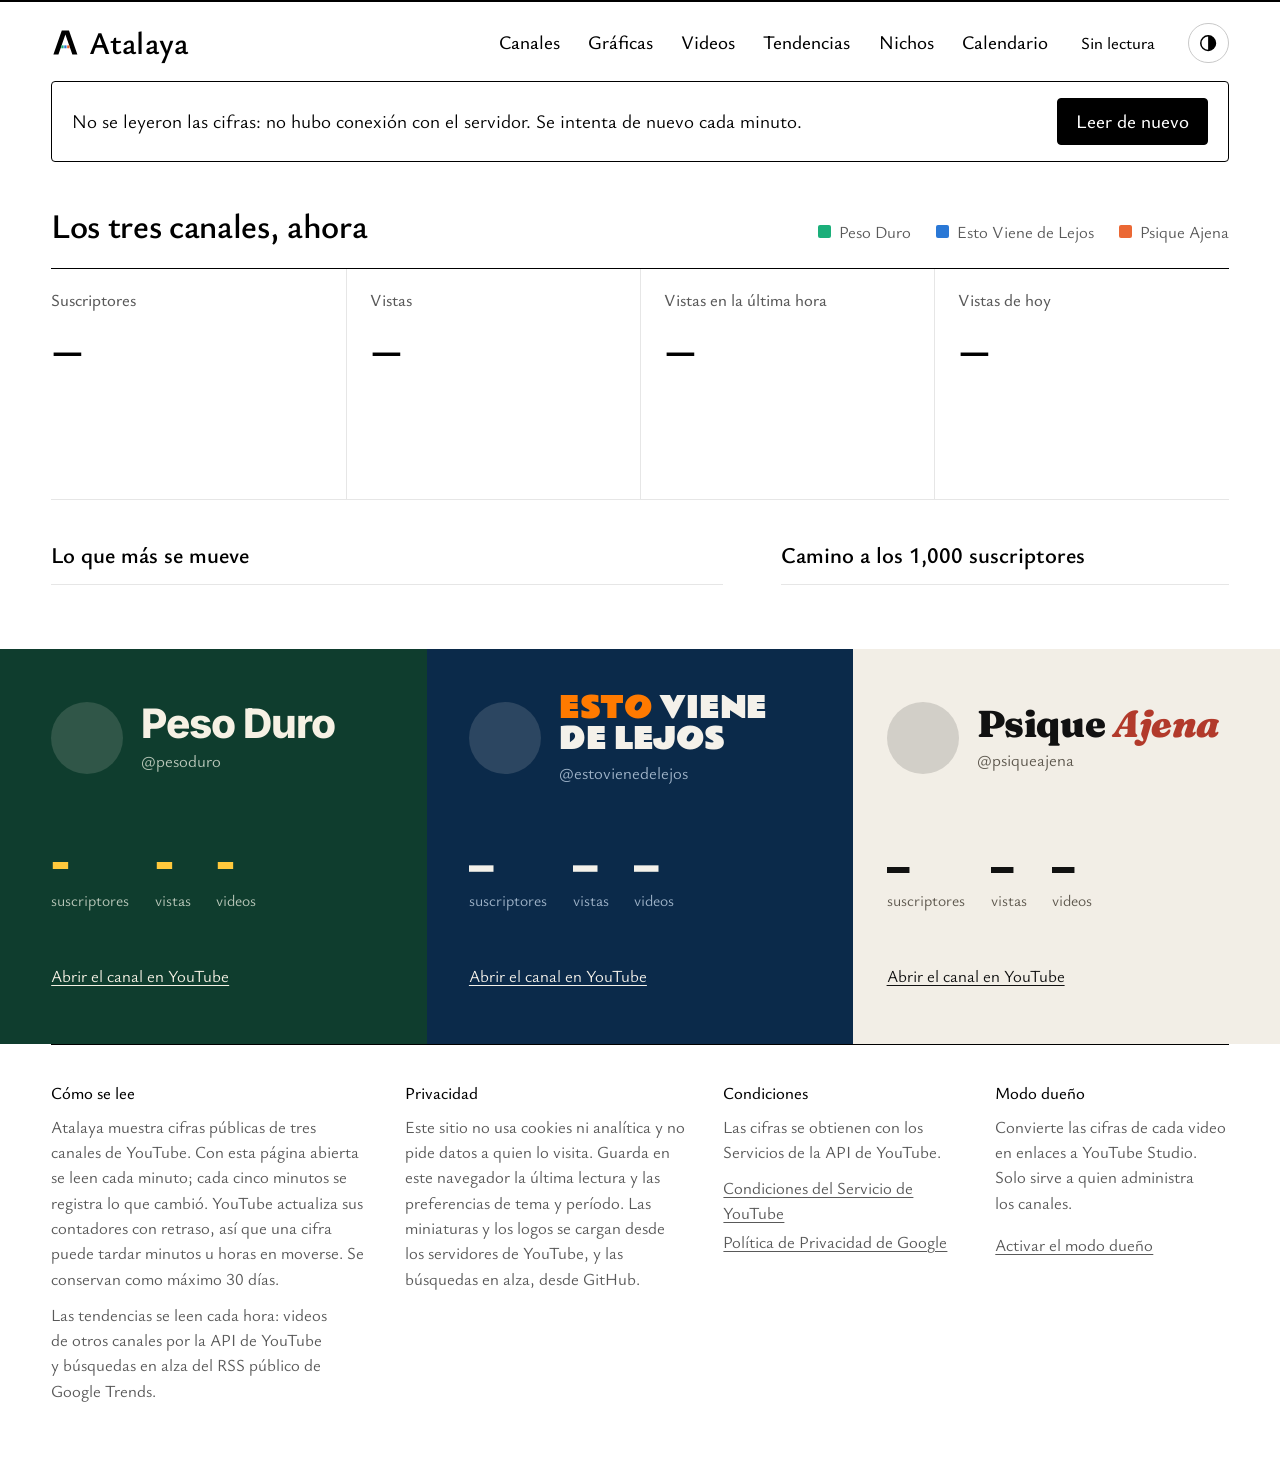
==== index.html @ 2bf690c6 "Tendencias: el umbral de 1.6 veces se aplica a la cifra que se muestra Un video con 1.557 veces la m" ====
<!doctype html>
<html lang="es">
<head>
<meta charset="utf-8">
<meta name="viewport" content="width=device-width, initial-scale=1">
<title>Atalaya</title>
<meta name="description" content="Cifras públicas de Peso Duro, Esto Viene de Lejos y Psique Ajena, leídas de YouTube cada minuto.">
<meta name="robots" content="noindex">
<meta name="referrer" content="no-referrer">
<meta http-equiv="Content-Security-Policy" content="default-src 'none'; script-src 'self'; style-src 'self'; font-src 'self'; img-src 'self' https://i.ytimg.com https://yt3.ggpht.com https://yt3.googleusercontent.com; connect-src https://script.google.com https://script.googleusercontent.com https://raw.githubusercontent.com; manifest-src 'self'; base-uri 'none'; form-action 'none'">
<meta name="color-scheme" content="light dark">
<meta name="theme-color" content="#ffffff" media="(prefers-color-scheme: light)">
<meta name="theme-color" content="#000000" media="(prefers-color-scheme: dark)">
<meta property="og:type" content="website">
<meta property="og:title" content="Atalaya">
<meta property="og:description" content="Peso Duro, Esto Viene de Lejos y Psique Ajena: suscriptores, vistas y videos, leídos de YouTube cada minuto.">
<meta property="og:image" content="https://tres-canales.github.io/atalaya/iconos/portada.png">
<meta property="og:image:width" content="1200">
<meta property="og:image:height" content="630">
<meta name="twitter:card" content="summary_large_image">
<link rel="icon" href="iconos/favicon.svg" type="image/svg+xml">
<link rel="icon" href="iconos/icono-32.png" sizes="32x32" type="image/png">
<link rel="apple-touch-icon" href="iconos/icono-180.png">
<link rel="manifest" href="manifest.webmanifest">
<link rel="preload" href="fuentes/ysabeau-office-500.woff2" as="font" type="font/woff2" crossorigin>
<link rel="preload" href="fuentes/ysabeau-office-400.woff2" as="font" type="font/woff2" crossorigin>
<link rel="preconnect" href="https://script.google.com">
<link rel="preconnect" href="https://i.ytimg.com">
<link rel="stylesheet" href="estilo.css?v=9">
<script src="tema.js?v=9"></script>
</head>
<body>
<a class="salto" href="#contenido">Ir al contenido</a>
<div class="pulso" aria-hidden="true"><span id="pulso"></span></div>

<header class="cabecera">
  <a class="marca" href="./">
    <svg viewBox="0 0 24 24" aria-hidden="true" focusable="false">
      <path fill="currentColor" d="M2 22 9 2h6l7 20h-4.2L12 5.5 6.2 22z"/>
      <rect x="8.6" y="14.5" width="1.9" height="2.4" fill="#1baf7a"/>
      <rect x="11.05" y="14.5" width="1.9" height="2.4" fill="#2a78d6"/>
      <rect x="13.5" y="14.5" width="1.9" height="2.4" fill="#eb6834"/>
    </svg>
    Atalaya
  </a>
  <nav class="secciones" aria-label="Secciones">
    <a href="#canales">Canales</a>
    <a href="#vistas">Gráficas</a>
    <a href="#videos">Videos</a>
    <a href="#tendencias">Tendencias</a>
    <a href="#nichos">Nichos</a>
    <a href="#calendario">Calendario</a>
  </nav>
  <p class="estado"><span id="estado">Cargando cifras…</span> <span class="estado-nota">Se lee de nuevo cada minuto.</span></p>
  <button class="boton-tema" id="tema" type="button">
    <svg viewBox="0 0 20 20" aria-hidden="true" focusable="false"><circle cx="10" cy="10" r="7.25" fill="none" stroke="currentColor" stroke-width="1.5"/><path fill="currentColor" d="M10 2.75a7.25 7.25 0 0 1 0 14.5z"/></svg>
    <span class="oculto" id="tema-texto">Usar tema oscuro</span>
  </button>
</header>

<div class="aviso" id="aviso" role="alert" hidden>
  <p id="aviso-texto"></p>
  <button class="boton" id="aviso-boton" type="button">Leer de nuevo</button>
</div>

<main id="contenido">
  <section class="ahora" id="ahora" aria-labelledby="ahora-titulo">
    <div class="ahora-cab">
      <h1 class="ahora-titulo" id="ahora-titulo">Los tres canales, ahora</h1>
      <ul class="leyenda" id="ahora-leyenda" aria-label="Color de cada canal">
        <li data-serie="pd"><span class="clave"></span>Peso Duro</li>
        <li data-serie="evl"><span class="clave"></span>Esto Viene de Lejos</li>
        <li data-serie="pa"><span class="clave"></span>Psique Ajena</li>
      </ul>
    </div>

    <div class="cifras">
      <article class="cifra" id="cifra-subs">
        <h2 class="cifra-rotulo">Suscriptores</h2>
        <p class="cifra-valor"><a href="#suscriptores" data-campo="valor">–</a></p>
        <p class="cifra-delta" data-campo="delta"></p>
        <div class="cifra-traza" data-campo="traza" aria-hidden="true"></div>
        <p class="cifra-pie" data-campo="pie"></p>
        <div class="reparto" data-campo="reparto" role="img"></div>
      </article>
      <article class="cifra" id="cifra-vistas">
        <h2 class="cifra-rotulo">Vistas</h2>
        <p class="cifra-valor"><a href="#vistas" data-campo="valor">–</a></p>
        <p class="cifra-delta" data-campo="delta"></p>
        <div class="cifra-traza" data-campo="traza" aria-hidden="true"></div>
        <p class="cifra-pie" data-campo="pie"></p>
        <div class="reparto" data-campo="reparto" role="img"></div>
      </article>
      <article class="cifra" id="cifra-hora">
        <h2 class="cifra-rotulo">Vistas en la última hora</h2>
        <p class="cifra-valor"><a href="#mueve" data-campo="valor">–</a></p>
        <p class="cifra-delta" data-campo="delta"></p>
        <div class="cifra-traza" data-campo="traza" aria-hidden="true"></div>
        <p class="cifra-pie" data-campo="pie"></p>
        <div class="reparto" data-campo="reparto" role="img"></div>
      </article>
      <article class="cifra" id="cifra-hoy">
        <h2 class="cifra-rotulo">Vistas de hoy</h2>
        <p class="cifra-valor"><a href="#vistas" data-campo="valor">–</a></p>
        <p class="cifra-delta" data-campo="delta"></p>
        <div class="cifra-traza" data-campo="traza" aria-hidden="true"></div>
        <p class="cifra-pie" data-campo="pie"></p>
        <div class="reparto" data-campo="reparto" role="img"></div>
      </article>
    </div>

    <div class="ahora-bajo">
      <section class="mueve" id="mueve" aria-labelledby="mueve-titulo">
        <h2 class="rotulo" id="mueve-titulo">Lo que más se mueve</h2>
        <p class="grafica-nota" id="mueve-nota"></p>
        <ol class="mueve-lista" id="mueve-lista"></ol>
      </section>
      <section class="meta" id="meta" aria-labelledby="meta-titulo">
        <h2 class="rotulo" id="meta-titulo">Camino a los 1,000 suscriptores</h2>
        <p class="grafica-nota" id="meta-nota"></p>
        <ul class="meta-lista" id="meta-lista"></ul>
        <div class="senales" id="senales" hidden>
          <h2 class="rotulo">Señales</h2>
          <ul id="senales-lista"></ul>
        </div>
      </section>
    </div>
  </section>

  <section class="triptico" id="canales" aria-label="Canales">
    <article class="canal canal-pd" data-canal="UC4wVH_TILBbXgOyWX1ySK5Q">
      <header class="canal-cab">
        <a class="canal-logo" data-campo="canal" href="https://www.youtube.com/@pesoduro" target="_blank" rel="noopener noreferrer" tabindex="-1" aria-hidden="true"><img data-campo="logo" alt="" width="64" height="64" referrerpolicy="no-referrer" hidden></a>
        <div>
          <h2 class="canal-nombre"><a data-campo="canal" href="https://www.youtube.com/@pesoduro" target="_blank" rel="noopener noreferrer">Peso Duro</a></h2>
          <p class="canal-usuario" data-campo="usuario">@pesoduro</p>
        </div>
      </header>
      <p class="canal-desc" data-campo="descripcion"></p>
      <dl class="canal-cifras">
        <div><dt>suscriptores</dt><dd><a href="#suscriptores" data-campo="subs">–</a></dd></div>
        <div><dt>vistas</dt><dd><a href="#vistas" data-campo="vistas">–</a></dd></div>
        <div><dt>videos</dt><dd><a href="#videos" data-campo="videos" data-filtro="0">–</a></dd></div>
      </dl>
      <p class="canal-mov" data-campo="movimiento"></p>
      <div class="canal-ultimo" data-campo="ultimo"></div>
      <p class="canal-enlaces">
        <a data-campo="canal" href="https://www.youtube.com/@pesoduro" target="_blank" rel="noopener noreferrer">Abrir el canal en YouTube</a>
        <a class="solo-dueno" data-campo="studio" href="https://studio.youtube.com/channel/UC4wVH_TILBbXgOyWX1ySK5Q" target="_blank" rel="noopener noreferrer">Abrir YouTube Studio</a>
        <a class="solo-dueno" data-campo="comentarios" href="https://studio.youtube.com/channel/UC4wVH_TILBbXgOyWX1ySK5Q/comments/inbox" target="_blank" rel="noopener noreferrer">Ver comentarios</a>
      </p>
    </article>

    <article class="canal canal-evl" data-canal="UCO988qGZH9ApN8vCq91aenQ">
      <header class="canal-cab">
        <a class="canal-logo" data-campo="canal" href="https://www.youtube.com/@estovienedelejos" target="_blank" rel="noopener noreferrer" tabindex="-1" aria-hidden="true"><img data-campo="logo" alt="" width="64" height="64" referrerpolicy="no-referrer" hidden></a>
        <div>
          <h2 class="canal-nombre"><a data-campo="canal" href="https://www.youtube.com/@estovienedelejos" target="_blank" rel="noopener noreferrer"><span class="renglon"><span class="acento">Esto</span> Viene</span> <span class="renglon">de Lejos</span></a></h2>
          <p class="canal-usuario" data-campo="usuario">@estovienedelejos</p>
        </div>
      </header>
      <p class="canal-desc" data-campo="descripcion"></p>
      <dl class="canal-cifras">
        <div><dt>suscriptores</dt><dd><a href="#suscriptores" data-campo="subs">–</a></dd></div>
        <div><dt>vistas</dt><dd><a href="#vistas" data-campo="vistas">–</a></dd></div>
        <div><dt>videos</dt><dd><a href="#videos" data-campo="videos" data-filtro="1">–</a></dd></div>
      </dl>
      <p class="canal-mov" data-campo="movimiento"></p>
      <div class="canal-ultimo" data-campo="ultimo"></div>
      <p class="canal-enlaces">
        <a data-campo="canal" href="https://www.youtube.com/@estovienedelejos" target="_blank" rel="noopener noreferrer">Abrir el canal en YouTube</a>
        <a class="solo-dueno" data-campo="studio" href="https://studio.youtube.com/channel/UCO988qGZH9ApN8vCq91aenQ" target="_blank" rel="noopener noreferrer">Abrir YouTube Studio</a>
        <a class="solo-dueno" data-campo="comentarios" href="https://studio.youtube.com/channel/UCO988qGZH9ApN8vCq91aenQ/comments/inbox" target="_blank" rel="noopener noreferrer">Ver comentarios</a>
      </p>
    </article>

    <article class="canal canal-pa" data-canal="UCBBsfQy7mpbIWgSIsLwQVLw">
      <header class="canal-cab">
        <a class="canal-logo" data-campo="canal" href="https://www.youtube.com/@psiqueajena" target="_blank" rel="noopener noreferrer" tabindex="-1" aria-hidden="true"><img data-campo="logo" alt="" width="64" height="64" referrerpolicy="no-referrer" hidden></a>
        <div>
          <h2 class="canal-nombre"><a data-campo="canal" href="https://www.youtube.com/@psiqueajena" target="_blank" rel="noopener noreferrer">Psique <em>Ajena</em></a></h2>
          <p class="canal-usuario" data-campo="usuario">@psiqueajena</p>
        </div>
      </header>
      <p class="canal-desc" data-campo="descripcion"></p>
      <dl class="canal-cifras">
        <div><dt>suscriptores</dt><dd><a href="#suscriptores" data-campo="subs">–</a></dd></div>
        <div><dt>vistas</dt><dd><a href="#vistas" data-campo="vistas">–</a></dd></div>
        <div><dt>videos</dt><dd><a href="#videos" data-campo="videos" data-filtro="2">–</a></dd></div>
      </dl>
      <p class="canal-mov" data-campo="movimiento"></p>
      <div class="canal-ultimo" data-campo="ultimo"></div>
      <p class="canal-enlaces">
        <a data-campo="canal" href="https://www.youtube.com/@psiqueajena" target="_blank" rel="noopener noreferrer">Abrir el canal en YouTube</a>
        <a class="solo-dueno" data-campo="studio" href="https://studio.youtube.com/channel/UCBBsfQy7mpbIWgSIsLwQVLw" target="_blank" rel="noopener noreferrer">Abrir YouTube Studio</a>
        <a class="solo-dueno" data-campo="comentarios" href="https://studio.youtube.com/channel/UCBBsfQy7mpbIWgSIsLwQVLw/comments/inbox" target="_blank" rel="noopener noreferrer">Ver comentarios</a>
      </p>
    </article>
  </section>

  <div class="datos" id="datos" hidden>
  <div class="periodo-barra">
    <fieldset class="periodo" id="periodo">
      <legend>Período</legend>
      <div class="segmentos">
        <label><input type="radio" name="periodo" value="24h" checked><span>24 horas</span></label>
        <label><input type="radio" name="periodo" value="7d"><span>7 días</span></label>
        <label><input type="radio" name="periodo" value="30d"><span>30 días</span></label>
      </div>
    </fieldset>
  </div>

  <div class="tablero">
    <p class="periodo-nota" id="periodo-nota"></p>

    <div class="graficas">
      <section class="grafica" id="vistas" aria-labelledby="vistas-titulo">
        <div class="grafica-cab">
          <h2 id="vistas-titulo">Vistas ganadas</h2>
          <button class="boton-texto" id="vistas-tabla-boton" type="button">Ver como tabla</button>
        </div>
        <p class="grafica-nota" id="vistas-nota"></p>
        <ul class="leyenda" id="vistas-leyenda"></ul>
        <div class="lienzo" id="vistas-lienzo"></div>
        <div class="tabla-datos" id="vistas-tabla" hidden></div>
      </section>

      <section class="grafica" id="suscriptores" aria-labelledby="subs-titulo">
        <div class="grafica-cab">
          <h2 id="subs-titulo">Suscriptores</h2>
          <button class="boton-texto" id="subs-tabla-boton" type="button">Ver como tabla</button>
        </div>
        <p class="grafica-nota" id="subs-nota"></p>
        <ul class="leyenda" id="subs-leyenda"></ul>
        <div class="lienzo" id="subs-lienzo"></div>
        <div class="tabla-datos" id="subs-tabla" hidden></div>
      </section>
    </div>
  </div>

  <section class="videos" id="videos" aria-labelledby="videos-titulo">
    <div class="videos-cab">
      <div>
        <h2 id="videos-titulo">Videos</h2>
        <p class="grafica-nota" id="videos-nota"></p>
      </div>
      <div class="filtros">
        <fieldset class="filtro">
          <legend>Canal</legend>
          <div class="segmentos" id="filtro-canal">
            <label><input type="radio" name="canal" value="" checked><span>Todos</span></label>
            <label><input type="radio" name="canal" value="0"><span>Peso Duro</span></label>
            <label><input type="radio" name="canal" value="1"><span>Esto Viene de Lejos</span></label>
            <label><input type="radio" name="canal" value="2"><span>Psique Ajena</span></label>
          </div>
        </fieldset>
        <fieldset class="filtro">
          <legend>Tipo</legend>
          <div class="segmentos" id="filtro-tipo">
            <label><input type="radio" name="tipo" value="" checked><span>Todos</span></label>
            <label><input type="radio" name="tipo" value="largo"><span>Largos</span></label>
            <label><input type="radio" name="tipo" value="short"><span>Shorts</span></label>
          </div>
        </fieldset>
        <label class="orden-movil">Ordenar por
          <select id="orden-movil">
            <option value="periodo" id="orden-periodo">Más vistas en 24 horas</option>
            <option value="publicado">Más recientes</option>
            <option value="vistas">Más vistas</option>
            <option value="likes">Más «me gusta»</option>
            <option value="coms">Más comentarios</option>
          </select>
        </label>
      </div>
    </div>
    <div class="tabla-marco">
      <table class="tabla" id="tabla-videos">
        <thead>
          <tr>
            <th scope="col" data-campo="titulo"><button class="orden" type="button">Video</button></th>
            <th scope="col" class="solo-ancho" data-campo="canal"><button class="orden" type="button">Canal</button></th>
            <th scope="col" class="solo-ancho" data-campo="publicado"><button class="orden" type="button">Publicado</button></th>
            <th scope="col" class="num" data-campo="vistas"><button class="orden" type="button">Vistas</button></th>
            <th scope="col" class="num" data-campo="periodo" aria-sort="descending"><button class="orden" type="button" id="col-periodo">En 24 horas</button></th>
            <th scope="col" class="num" data-campo="likes"><button class="orden" type="button">Me gusta</button></th>
            <th scope="col" class="num" data-campo="coms"><button class="orden" type="button">Comentarios</button></th>
          </tr>
        </thead>
        <tbody id="videos-cuerpo"></tbody>
      </table>
    </div>
    <p class="vacio" id="videos-vacio" hidden><span id="videos-vacio-texto">Sin videos con ese filtro.</span> <button class="boton-texto" id="quitar-filtros" type="button">Quitar los filtros</button></p>
    <p class="volver"><a href="#contenido">Volver arriba</a></p>
  </section>

  </div>

  <div class="radar" id="radar" hidden>
  <section class="tendencias" id="tendencias" aria-labelledby="tend-titulo">
    <div class="videos-cab">
      <div>
        <h2 id="tend-titulo">Tendencias</h2>
        <p class="grafica-nota" id="tend-nota"></p>
      </div>
      <div class="filtros">
        <fieldset class="filtro">
          <legend class="oculto">Lista</legend>
          <div class="segmentos" id="tend-lista">
            <label><input type="radio" name="tend" value="ref" checked><span>Canales de referencia</span></label>
            <label><input type="radio" name="tend" value="yt"><span>YouTube</span></label>
            <label><input type="radio" name="tend" value="google"><span>Google</span></label>
            <label><input type="radio" name="tend" value="oficial"><span>Lista oficial</span></label>
          </div>
        </fieldset>
      </div>
    </div>
    <div class="tend-barra" id="tend-barra"></div>
    <div class="tend-cuerpo" id="tend-cuerpo"></div>
    <p class="volver"><a href="#contenido">Volver arriba</a></p>
  </section>

  <section class="nichos" id="nichos" aria-labelledby="nichos-titulo" hidden>
    <h2 id="nichos-titulo">Nichos</h2>
    <p class="grafica-nota" id="nichos-nota"></p>
    <div class="nichos-grupos" id="nichos-grupos"></div>
    <p class="volver"><a href="#contenido">Volver arriba</a></p>
  </section>

  <section class="calendario" id="calendario" aria-labelledby="cal-titulo">
    <h2 id="cal-titulo">Calendario</h2>
    <p class="grafica-nota" id="cal-nota"></p>
    <ol class="cal-lista" id="cal-lista"></ol>
    <p class="volver"><a href="#contenido">Volver arriba</a></p>
  </section>
  </div>
</main>

<footer class="pie">
  <section>
    <h2>Cómo se lee</h2>
    <p>Atalaya muestra cifras públicas de tres canales de YouTube. Con esta página abierta se leen cada minuto; cada cinco minutos se registra lo que cambió. YouTube actualiza sus contadores con retraso, así que una cifra puede tardar minutos u horas en moverse. Se conservan como máximo 30 días.</p>
    <p>Las tendencias se leen cada hora: videos de otros canales por la API de YouTube y búsquedas en alza del RSS público de Google Trends.</p>
  </section>
  <section>
    <h2>Privacidad</h2>
    <p>Este sitio no usa cookies ni analítica y no pide datos a quien lo visita. Guarda en este navegador la última lectura y las preferencias de tema y período. Las miniaturas y los logos se cargan desde los servidores de YouTube, y las búsquedas en alza, desde GitHub.</p>
  </section>
  <section>
    <h2>Condiciones</h2>
    <p>Las cifras se obtienen con los Servicios de la API de YouTube.</p>
    <ul>
      <li><a href="https://www.youtube.com/t/terms" target="_blank" rel="noopener noreferrer">Condiciones del Servicio de YouTube</a></li>
      <li><a href="https://policies.google.com/privacy" target="_blank" rel="noopener noreferrer">Política de Privacidad de Google</a></li>
    </ul>
  </section>
  <section>
    <h2>Modo dueño</h2>
    <p>Convierte las cifras de cada video en enlaces a YouTube Studio. Solo sirve a quien administra los canales.</p>
    <p><button class="boton-texto" id="dueno-boton" type="button">Activar el modo dueño</button></p>
  </section>
</footer>

<noscript><p class="sin-js">Este sitio necesita JavaScript para leer las cifras de YouTube.</p></noscript>
<script src="atalaya.js?v=9" defer></script>
</body>
</html>
---- estilo.css ----
/* Fuentes: subconjunto «latin» sin modificar. Licencias en fuentes/LICENCIAS.txt.
   El marco usa una sola familia, Ysabeau Office. No trae «tnum» porque sus diez
   cifras ya tienen el mismo ancho por defecto: las columnas alinean sin pedirlo. */
@font-face { font-family: "Ysabeau Office"; font-weight: 400; font-display: swap; src: url("fuentes/ysabeau-office-400.woff2") format("woff2"); }
@font-face { font-family: "Ysabeau Office"; font-weight: 500; font-display: swap; src: url("fuentes/ysabeau-office-500.woff2") format("woff2"); }
@font-face { font-family: "Ysabeau Office"; font-weight: 600; font-display: swap; src: url("fuentes/ysabeau-office-600.woff2") format("woff2"); }
/* Las que siguen solo se usan en el bloque de su canal. */
@font-face { font-family: "Inter"; font-weight: 800; font-display: swap; src: url("fuentes/inter-800.woff2") format("woff2"); }
@font-face { font-family: "Anton"; font-weight: 400; font-display: swap; src: url("fuentes/anton-400.woff2") format("woff2"); }
@font-face { font-family: "Rammetto One"; font-weight: 400; font-display: swap; src: url("fuentes/rammetto-one-400.woff2") format("woff2"); }
@font-face { font-family: "Fraunces"; font-weight: 900; font-style: normal; font-display: swap; src: url("fuentes/fraunces-900.woff2") format("woff2"); }
@font-face { font-family: "Fraunces"; font-weight: 900; font-style: italic; font-display: swap; src: url("fuentes/fraunces-900-cursiva.woff2") format("woff2"); }
@font-face { font-family: "Archivo Black"; font-weight: 400; font-display: swap; src: url("fuentes/archivo-black-400.woff2") format("woff2"); }

/* El marco es blanco o negro con una escala de grises. El color pertenece a
   los canales: sus bloques y sus series en las gráficas. */
:root {
  color-scheme: light;
  --fondo: #ffffff;
  --tinta: #000000;
  --tinta-2: #595959;
  --tinta-3: #767676;
  --linea: #e6e6e6;
  --linea-2: #c9c9c9;
  --superficie: #f4f4f4;
  /* Series validadas para daltonismo sobre blanco (validate_palette, todas las parejas). */
  --serie-pd: #1baf7a;
  --serie-evl: #2a78d6;
  --serie-pa: #eb6834;
  /* En pantallas muy anchas el margen crece para que el contenido no pase de 96rem. */
  --margen: max(clamp(1.25rem, 4vw, 3.5rem), calc((100vw - 96rem) / 2));
  --fuente: "Ysabeau Office", "Gill Sans", Candara, "Segoe UI", system-ui, sans-serif;
  /* Solo queda como respaldo de Anton en las cifras de Peso Duro. */
  --estrecha: "Arial Narrow", "Ysabeau Office", system-ui, sans-serif;
}
@media (prefers-color-scheme: dark) {
  :root:where(:not([data-tema="claro"])) {
    color-scheme: dark;
    --fondo: #000000;
    --tinta: #ffffff;
    --tinta-2: #b0b0b0;
    --tinta-3: #808080;
    --linea: #242424;
    --linea-2: #404040;
    --superficie: #141414;
    --serie-pd: #199e70;
    --serie-evl: #3987e5;
    --serie-pa: #d95926;
  }
}
:root[data-tema="oscuro"] {
  color-scheme: dark;
  --fondo: #000000;
  --tinta: #ffffff;
  --tinta-2: #b0b0b0;
  --tinta-3: #808080;
  --linea: #242424;
  --linea-2: #404040;
  --superficie: #141414;
  --serie-pd: #199e70;
  --serie-evl: #3987e5;
  --serie-pa: #d95926;
}

*, *::before, *::after { box-sizing: border-box; }
/* Ysabeau Office tiene la x baja (0.414 em): toda la escala sube un 12.5 % para
   que el texto se lea al tamaño que tenía. */
html { font-size: 112.5%; -webkit-text-size-adjust: 100%; text-size-adjust: 100%; scroll-behavior: smooth; }
body {
  margin: 0;
  background: var(--fondo);
  color: var(--tinta);
  font: 400 1.0625rem/1.5 var(--fuente);
  /* Solo se cargan los pesos 400, 500 y 600: sin esto el navegador fabrica una negrita falsa. */
  font-synthesis: none;
  -webkit-font-smoothing: antialiased;
}
a { color: inherit; text-underline-offset: 0.18em; text-decoration-thickness: 1px; }
a:hover { text-decoration-thickness: 2px; }
:focus-visible { outline: 2px solid currentColor; outline-offset: 3px; border-radius: 2px; }
button, select, input { font: inherit; color: inherit; }
img { max-width: 100%; }
[hidden] { display: none !important; }
[id] { scroll-margin-top: 1.5rem; }

.oculto {
  position: absolute; width: 1px; height: 1px; margin: -1px; padding: 0;
  overflow: hidden; clip-path: inset(50%); white-space: nowrap; border: 0;
}
.salto {
  position: absolute; left: var(--margen); top: -4rem; z-index: 20;
  padding: 0.5rem 0.9rem; background: var(--tinta); color: var(--fondo); border-radius: 4px;
}
.salto:focus { top: 0.75rem; }
:root:not([data-dueno]) .solo-dueno { display: none; }

[data-serie="pd"] { --serie: var(--serie-pd); }
[data-serie="evl"] { --serie: var(--serie-evl); }
[data-serie="pa"] { --serie: var(--serie-pa); }

/* Avance hacia la próxima lectura. */
.pulso { position: fixed; inset: 0 0 auto 0; height: 2px; z-index: 30; pointer-events: none; }
.pulso span { display: block; height: 100%; background: var(--tinta); transform: scaleX(0); transform-origin: 0 50%; }

/* Cabecera */
.cabecera {
  display: flex; flex-wrap: wrap; align-items: center;
  column-gap: clamp(1rem, 2.6vw, 2.25rem); row-gap: 0.6rem;
  padding: 1.25rem var(--margen) 1rem;
}
.marca {
  display: inline-flex; align-items: center; gap: 0.5rem;
  font: 600 1.75rem/1 var(--fuente); letter-spacing: 0.005em; text-decoration: none;
}
.marca svg { width: 1.6rem; height: 1.6rem; }
.secciones { display: flex; gap: clamp(1rem, 2.2vw, 1.9rem); margin-left: auto; }
.secciones a { font-weight: 500; text-decoration: none; padding: 0.3rem 0; }
.secciones a:hover { text-decoration: underline; text-decoration-thickness: 2px; }
.estado { margin: 0; color: var(--tinta-2); font-size: 0.9375rem; font-variant-numeric: tabular-nums; }
.estado .falla { color: var(--tinta); font-weight: 500; }
.estado-nota { display: none; }
.boton-tema {
  display: inline-grid; place-items: center; width: 2.25rem; height: 2.25rem; padding: 0;
  background: none; border: 1px solid var(--linea-2); border-radius: 50%; cursor: pointer;
}
.boton-tema:hover { border-color: var(--tinta); }
.boton-tema svg { width: 1.125rem; height: 1.125rem; }

.aviso {
  display: flex; flex-wrap: wrap; align-items: center; gap: 0.75rem 1.25rem;
  margin: 0 var(--margen); padding: 0.9rem 1.1rem;
  border: 1px solid var(--tinta); border-radius: 4px;
}
.aviso p { margin: 0; flex: 1 1 18rem; }
.boton {
  padding: 0.45rem 1rem; background: var(--tinta); color: var(--fondo);
  border: 1px solid var(--tinta); border-radius: 4px; font-weight: 500; cursor: pointer;
}
.boton:hover { background: var(--fondo); color: var(--tinta); }
.boton-texto {
  padding: 0.35rem 0; background: none; border: 0; cursor: pointer; color: var(--tinta-2);
  text-decoration: underline; text-underline-offset: 0.18em; text-decoration-thickness: 1px;
}
.boton-texto:hover { color: var(--tinta); text-decoration-thickness: 2px; }

/* Ahora: cuatro cifras con su cambio y su traza, lo que más se mueve y la meta.
   El marco sigue en blanco y negro; el color solo dice de qué canal es cada parte. */
.ahora { padding: clamp(1.5rem, 3.5vw, 3rem) var(--margen) clamp(2.5rem, 5vw, 4.25rem); }
.ahora-cab { display: flex; flex-wrap: wrap; align-items: baseline; justify-content: space-between; gap: 0.4rem 2rem; margin-bottom: clamp(0.9rem, 1.8vw, 1.4rem); }
.ahora-titulo { margin: 0; font: 600 clamp(1.5rem, 1.2rem + 1vw, 2rem)/1.1 var(--fuente); letter-spacing: -0.01em; }
.ahora-cab .leyenda { margin: 0; color: var(--tinta-2); }
.rotulo { margin: 0; font: 600 1.25rem/1.2 var(--fuente); letter-spacing: 0; }

/* Las cuatro tarjetas comparten renglones (subgrid): rótulo, cifra, cambio,
   traza, pie y reparto quedan a la misma altura aunque un texto parta en dos. */
.cifras { display: grid; grid-template-columns: repeat(4, minmax(0, 1fr)); border-top: 1px solid var(--tinta); border-bottom: 1px solid var(--linea); }
.cifra { display: grid; grid-row: span 6; grid-template-rows: subgrid; min-width: 0; padding: 1.1rem clamp(0.9rem, 1.8vw, 1.75rem) 1.3rem; border-left: 1px solid var(--linea); }
.cifra:first-child { padding-left: 0; border-left: 0; }
.cifra:last-child { padding-right: 0; }
.cifra-rotulo { margin: 0; font: 500 0.9375rem/1.3 var(--fuente); letter-spacing: 0; color: var(--tinta-2); }
/* Cifras proporcionales: a este tamaño las tabulares dejan huecos entre dígitos. */
.cifra-valor { margin: 0.3rem 0 0; font: 500 clamp(2.5rem, 1.4rem + 2.7vw, 4.25rem)/1 var(--fuente); letter-spacing: -0.025em; }
.cifra-valor a { text-decoration: none; }
.cifra-valor a:hover { text-decoration: underline; text-decoration-thickness: 0.05em; text-underline-offset: 0.12em; }
.cifra-delta { margin: 0.5rem 0 0; font-size: 1rem; line-height: 1.4; color: var(--tinta-2); text-wrap: balance; }
.cifra-delta strong { font-weight: 600; color: var(--tinta); white-space: nowrap; }
.cifra-traza { height: 2.5rem; margin-top: 0.9rem; }
.traza { display: block; width: 100%; height: 100%; overflow: visible; }
.traza rect { fill: var(--linea-2); }
.traza .actual { fill: var(--tinta); }
.traza .pista { fill: var(--linea); }
.traza .linea { fill: none; stroke: var(--tinta); stroke-width: 2; stroke-linejoin: round; vector-effect: non-scaling-stroke; }
.traza .marca { stroke: var(--tinta); stroke-width: 2; vector-effect: non-scaling-stroke; }
.cifra-pie { margin: 0.4rem 0 0; font-size: 0.8125rem; line-height: 1.35; color: var(--tinta-3); }
/* Barra fina partida por canal: 8 px, extremos redondos y 2 px de fondo entre partes. */
.reparto { display: flex; gap: 2px; height: 8px; margin-top: 0.8rem; overflow: hidden; border-radius: 4px; }
.reparto span { flex: 1 1 0; min-width: 3px; background: var(--serie); }

.ahora-bajo { display: grid; grid-template-columns: minmax(0, 3fr) minmax(0, 2fr); gap: clamp(2rem, 4.5vw, 4.5rem); margin-top: clamp(1.75rem, 3.2vw, 2.75rem); }
.mueve-lista, .meta-lista, .tend-lista, .cal-lista, .senales ul { margin: 0; padding: 0; list-style: none; }
.mueve-lista, .meta-lista { margin-top: 0.9rem; border-top: 1px solid var(--linea); }
.mueve-lista li { display: grid; grid-template-columns: auto minmax(0, 1fr) minmax(6rem, 9rem); align-items: center; gap: 0.9rem; padding: 0.65rem 0; border-bottom: 1px solid var(--linea); }
.mueve-cifra, .tend-cifra, .cal-demanda { display: grid; justify-items: end; gap: 0.2rem; text-align: right; font-size: 0.875rem; font-variant-numeric: tabular-nums; }
.mueve-cifra strong, .tend-cifra strong, .cal-demanda strong { font-size: 1.125rem; font-weight: 600; line-height: 1.1; }
.tenue { color: var(--tinta-2); }
/* La barra crece desde la derecha, pegada a su cifra, como en los nichos. */
.barra { display: block; width: 100%; height: 4px; border-radius: 2px; background: var(--linea); }
.barra span { display: block; height: 100%; margin-left: auto; border-radius: 2px; background: var(--serie, var(--tinta)); }
.video-dato .clave, .meta-nombre .clave { display: inline-block; width: 0.6rem; height: 0.6rem; margin-right: 0.4rem; border-radius: 2px; background: var(--serie); }

.meta-lista li { padding: 0.8rem 0 0.85rem; border-bottom: 1px solid var(--linea); }
.meta-fila { display: flex; flex-wrap: wrap; align-items: baseline; justify-content: space-between; gap: 0.1rem 1rem; }
.meta-nombre { font-weight: 600; }
.meta-nombre a { text-decoration: none; }
.meta-nombre a:hover { text-decoration: underline; }
.meta-cifra { color: var(--tinta-2); font-variant-numeric: tabular-nums; white-space: nowrap; }
.meta-cifra strong { font-size: 1.125rem; font-weight: 600; color: var(--tinta); }
/* Medidor: la pista es un paso más claro del mismo color que el relleno. */
.medidor { height: 8px; margin-top: 0.5rem; overflow: hidden; border-radius: 4px; background: color-mix(in srgb, var(--serie) 22%, var(--fondo)); }
.medidor span { display: block; height: 100%; border-radius: 4px; background: var(--serie); }
.meta-ritmo { margin: 0.45rem 0 0; color: var(--tinta-2); font-size: 0.875rem; line-height: 1.4; font-variant-numeric: tabular-nums; text-wrap: pretty; }
.senales { margin-top: 1.6rem; }
.senales ul { margin-top: 0.7rem; }
.senales li { margin-bottom: 0.6rem; padding: 0.1rem 0 0.1rem 0.9rem; border-left: 2px solid var(--tinta); font-size: 0.9375rem; line-height: 1.4; text-wrap: pretty; }

/* Tríptico: cada canal con sus colores y sus letras, sea cual sea el tema. */
.triptico { --pad: clamp(1.25rem, 2.6vw, 2.75rem); display: grid; grid-template-columns: repeat(3, minmax(0, 1fr)); grid-template-rows: repeat(6, auto); }
.canal {
  display: grid; grid-row: span 6; grid-template-rows: subgrid; row-gap: clamp(1.1rem, 1.8vw, 1.6rem);
  padding: clamp(1.75rem, 3.4vw, 3.25rem) var(--pad) clamp(1.75rem, 3vw, 2.75rem);
  background: var(--c-fondo); color: var(--c-texto);
}
/* Los bloques de los lados llevan el margen de la página; el del centro reparte
   la misma suma para que el contenido de los tres mida igual. */
.canal:first-child { padding-left: var(--margen); }
.canal:last-child { padding-right: var(--margen); }
.canal:nth-child(2) { padding-inline: calc((var(--margen) + var(--pad)) / 2); }
.canal-pd { --c-fondo: #0f3d2e; --c-texto: #f6f1e4; --c-tenue: #b9c7b9; --c-acento: #ffc93c; }
.canal-evl { --c-fondo: #0b2a4a; --c-texto: #f4f1ea; --c-tenue: #9fb3c8; --c-acento: #ff7a00; }
.canal-pa { --c-fondo: #f2eee6; --c-texto: #111111; --c-tenue: #5d574d; --c-acento: #b23a2b; }

.canal-cab { display: flex; align-items: center; gap: 1rem; min-width: 0; }
.canal-logo { flex: none; width: 4rem; height: 4rem; border-radius: 50%; overflow: hidden; background: color-mix(in srgb, currentColor 14%, transparent); }
.canal-logo img { display: block; width: 100%; height: 100%; }
.canal-nombre { margin: 0; }
.canal-nombre a { text-decoration: none; }
.canal-nombre a:hover { text-decoration: underline; text-decoration-thickness: 0.08em; text-underline-offset: 0.14em; }
.canal-pd .canal-nombre { font: 800 clamp(1.75rem, 1.15rem + 1.55vw, 2.5rem)/1 "Inter", var(--fuente); letter-spacing: -0.025em; }
.canal-evl .canal-nombre { font: 400 clamp(1.3125rem, 0.9rem + 1.05vw, 1.875rem)/1.06 "Rammetto One", var(--fuente); text-transform: uppercase; }
.canal-evl .renglon { display: block; }
.canal-evl .acento { color: var(--c-acento); }
.canal-pa .canal-nombre { font: 900 clamp(1.75rem, 1.05rem + 1.45vw, 2.5rem)/1 "Fraunces", Georgia, serif; letter-spacing: -0.01em; }
.canal-pa .canal-nombre em { font-style: italic; color: var(--c-acento); }
.canal-usuario { margin: 0.4rem 0 0; font-size: 0.9375rem; line-height: 1.2; color: var(--c-tenue); }
.canal-desc { margin: 0; max-width: 34ch; font-size: 1.0625rem; line-height: 1.4; color: var(--c-tenue); }

/* Las tres cifras caben siempre en un renglón: el cuerpo sale del ancho de la
   fila y del número de caracteres (--n, que pone el programa). --letra es el
   ancho medio de un dígito en la fuente de cada canal. El contenedor es la fila
   y no el bloque: la contención de tamaño en el bloque anula el subgrid. */
.canal-cifras { --hueco: clamp(1rem, 2vw, 2.25rem); container-type: inline-size; display: flex; flex-wrap: wrap; gap: 0.75rem var(--hueco); margin: 0; }
.canal-cifras div { display: flex; flex-direction: column-reverse; }
.canal-cifras dt { font-size: 0.875rem; line-height: 1.3; color: var(--c-tenue); }
.canal-cifras dd { margin: 0; line-height: 1; font-size: clamp(2.125rem, 1.35rem + 2vw, 3.375rem); }
@supports (width: 1cqi) {
  .canal-cifras dd { font-size: clamp(1.5rem, calc((100cqi - 2 * var(--hueco)) / (var(--n, 9) * var(--letra, 0.66))), 3.375rem); }
}
.canal-cifras a { text-decoration: none; }
.canal-cifras a:hover { text-decoration: underline; text-decoration-thickness: 0.06em; text-underline-offset: 0.12em; }
.canal-pd dd { --letra: 0.5; font-family: "Anton", var(--estrecha); color: var(--c-acento); letter-spacing: 0.01em; }
.canal-evl dd { --letra: 0.66; font-family: "Inter", var(--fuente); font-weight: 800; letter-spacing: -0.035em; }
.canal-pa dd { --letra: 0.72; font-family: "Archivo Black", var(--fuente); letter-spacing: -0.02em; }

.canal-mov { margin: 0; font-size: 1rem; line-height: 1.35; font-weight: 500; }
.canal-mov:empty { display: none; }
.canal-ultimo h3 { margin: 0 0 0.7rem; font: 500 0.9375rem/1.2 var(--fuente); color: var(--c-tenue); }
.ultimo { display: flex; flex-wrap: wrap; align-items: flex-start; gap: 0.9rem 1.1rem; }
.ultimo-mini { flex: none; display: block; height: 9.5rem; border-radius: 4px; overflow: hidden; background: color-mix(in srgb, currentColor 14%, transparent); }
.ultimo-mini img { display: block; height: 100%; width: auto; aspect-ratio: 16 / 9; object-fit: cover; }
.ultimo-mini.short img { aspect-ratio: 9 / 16; }
.ultimo-texto { flex: 1 1 11rem; min-width: 0; }
.ultimo-titulo { margin: 0; font: 500 1.1875rem/1.25 var(--fuente); text-wrap: balance; }
.ultimo-titulo a { text-decoration: none; }
.ultimo-titulo a:hover { text-decoration: underline; }
.ultimo-dato { margin: 0.45rem 0 0; font-size: 0.9375rem; line-height: 1.4; color: var(--c-tenue); }
.ultimo-dato a { color: inherit; }
.canal-enlaces { display: flex; flex-wrap: wrap; align-self: end; gap: 0 1.4rem; margin: 0; font-size: 0.9375rem; }
.canal-enlaces a { padding-block: 0.35rem; }

/* Una cifra que acaba de cambiar se subraya un momento. */
.cambio { animation: cambio 1.6s ease-out; }
@keyframes cambio {
  0%, 55% { box-shadow: inset 0 -0.08em 0 currentColor; }
  100% { box-shadow: inset 0 -0.08em 0 transparent; }
}

/* El período cambia las gráficas y una columna de la tabla: su barra se queda
   arriba mientras se recorre todo lo que afecta. */
.datos { padding-top: clamp(1.75rem, 4vw, 3.5rem); }
.datos [id] { scroll-margin-top: 4.75rem; }
.periodo-barra {
  position: sticky; top: 0; z-index: 8; display: flex; align-items: center; min-height: 3.5rem;
  padding: 0.5rem var(--margen); background: var(--fondo); border-bottom: 1px solid var(--linea);
}
.tablero { padding: clamp(1.5rem, 3vw, 2.5rem) var(--margen) 0; }
fieldset { min-width: 0; margin: 0; padding: 0; border: 0; }
.periodo { display: flex; flex-wrap: wrap; align-items: center; gap: 0.6rem 1rem; }
.periodo legend, .filtro legend { float: left; padding: 0; margin-right: 0.75rem; font-weight: 500; line-height: 2.125rem; }
.filtro { display: flex; align-items: center; }
/* Las divisiones entre segmentos son el fondo del contenedor visto por un hueco de 1 px. */
.segmentos { display: inline-flex; gap: 1px; overflow: hidden; background: var(--linea-2); border: 1px solid var(--linea-2); border-radius: 4px; }
.segmentos label { position: relative; display: block; background: var(--fondo); }
.segmentos input { position: absolute; inset: 0; width: 100%; height: 100%; margin: 0; opacity: 0; cursor: pointer; }
.segmentos span { display: block; padding: 0.4rem 0.85rem; font-size: 0.9375rem; font-weight: 500; line-height: 1.5; white-space: nowrap; text-align: center; }
.segmentos input:hover + span { background: var(--superficie); }
.segmentos input:checked + span { background: var(--tinta); color: var(--fondo); }
.segmentos input:focus-visible + span { outline: 2px solid var(--tinta); outline-offset: -4px; }
.segmentos input:checked:focus-visible + span { outline-color: var(--fondo); }
.periodo-nota { margin: 0; color: var(--tinta-2); font-size: 0.9375rem; }
.periodo-nota:empty { display: none; }

.graficas { display: grid; grid-template-columns: minmax(0, 3fr) minmax(0, 2fr); gap: clamp(2.5rem, 4.5vw, 4.5rem); margin-top: clamp(1.25rem, 2.5vw, 2rem); }
.grafica { min-width: 0; }
.grafica-cab { display: flex; flex-wrap: wrap; align-items: baseline; justify-content: space-between; gap: 0.25rem 1rem; }
h2 { margin: 0; font: 600 clamp(1.875rem, 1.45rem + 1.2vw, 2.5rem)/1 var(--fuente); letter-spacing: -0.01em; }
.grafica-cab .boton-texto { font-size: 0.9375rem; }
.grafica-nota { margin: 0.45rem 0 0; color: var(--tinta-2); font-size: 0.9375rem; text-wrap: pretty; }
.grafica-nota:empty { display: none; }
.leyenda { display: flex; flex-wrap: wrap; gap: 0.3rem 1.4rem; margin: 1.1rem 0 0.75rem; padding: 0; list-style: none; font-size: 0.9375rem; }
.leyenda li { display: inline-flex; align-items: center; gap: 0.45rem; }
.leyenda a { text-decoration: none; }
.leyenda a:hover { text-decoration: underline; }
.leyenda img { width: 1.25rem; height: 1.25rem; border-radius: 50%; }
.leyenda .clave { flex: none; width: 0.7rem; height: 0.7rem; border-radius: 2px; background: var(--serie); }
.leyenda .clave-linea { height: 2px; width: 1rem; border-radius: 1px; }
.leyenda strong { font-weight: 500; font-variant-numeric: tabular-nums; }
.leyenda .tenue { color: var(--tinta-2); font-variant-numeric: tabular-nums; }

.lienzo { position: relative; }
.lienzo svg { display: block; width: 100%; height: auto; overflow: visible; outline-offset: 6px; }
.lienzo text { font-family: var(--fuente); font-size: 13.5px; fill: var(--tinta-2); font-variant-numeric: tabular-nums; }
.lienzo .rejilla { stroke: var(--linea); stroke-width: 1; shape-rendering: crispEdges; }
.lienzo .base { stroke: var(--linea-2); stroke-width: 1; shape-rendering: crispEdges; }
.lienzo .franja { fill: var(--superficie); }
.lienzo .barra { fill: var(--serie); }
.lienzo .trazo { fill: none; stroke: var(--serie); stroke-width: 2; stroke-linejoin: round; stroke-linecap: round; }
.lienzo .punto { fill: var(--serie); stroke: var(--fondo); stroke-width: 2; }
.lienzo .mira { stroke: var(--tinta); stroke-width: 1; shape-rendering: crispEdges; }
.lienzo .valor { fill: var(--tinta); font-size: 14px; font-weight: 500; }
.lienzo .anotacion { fill: var(--tinta-2); font-size: 13.5px; }
.lienzo .anotacion-linea { stroke: var(--tinta-3); stroke-width: 1; shape-rendering: crispEdges; }
.lienzo .zona { fill: transparent; }
.lienzo-vacio { position: absolute; inset: 0 0 1.75rem 0; display: grid; place-items: center; margin: 0; padding: 0 2rem; text-align: center; color: var(--tinta-2); font-size: 0.9375rem; pointer-events: none; }

.globo {
  position: absolute; left: 0; top: 0; z-index: 5; min-width: 9.5rem; max-width: 16rem; padding: 0.55rem 0.7rem 0.6rem;
  background: var(--tinta); color: var(--fondo); border-radius: 6px; font-size: 0.875rem; line-height: 1.35;
  pointer-events: none;
}
.globo-titulo { margin: 0 0 0.35rem; opacity: 0.72; }
.globo ul { margin: 0; padding: 0; list-style: none; }
.globo li { display: grid; grid-template-columns: 0.85rem auto 1fr; align-items: center; column-gap: 0.45rem; }
.globo .clave { height: 2px; border-radius: 1px; background: var(--serie); }
.globo strong { font-weight: 500; font-variant-numeric: tabular-nums; text-align: right; }
.globo .nombre { opacity: 0.72; }
.globo .total { margin-top: 0.3rem; padding-top: 0.3rem; border-top: 1px solid color-mix(in srgb, currentColor 25%, transparent); }

.tabla-datos { max-height: 22rem; overflow: auto; border-top: 1px solid var(--tinta); border-bottom: 1px solid var(--linea); }
.tabla-datos table { width: 100%; border-collapse: collapse; font-size: 0.9375rem; }
.tabla-datos th, .tabla-datos td { padding: 0.4rem 0.75rem 0.4rem 0; text-align: left; border-bottom: 1px solid var(--linea); white-space: nowrap; }
.tabla-datos thead th { position: sticky; top: 0; background: var(--fondo); font-weight: 500; color: var(--tinta-2); }
.tabla-datos tbody th { font-weight: 400; }
.tabla-datos .num { text-align: right; font-variant-numeric: tabular-nums; }

/* Videos */
.videos { padding: clamp(3rem, 7vw, 6rem) var(--margen) clamp(3rem, 6vw, 5rem); }
.videos-cab { display: flex; flex-wrap: wrap; align-items: flex-end; justify-content: space-between; gap: 1rem 2rem; }
.filtros { display: flex; flex-wrap: wrap; gap: 0.6rem 1.75rem; }
.orden-movil { display: none; font-weight: 500; }
.orden-movil select { margin-left: 0.5rem; padding: 0.3rem 0.5rem; background: var(--fondo); border: 1px solid var(--linea-2); border-radius: 4px; font-weight: 400; }
.tabla-marco { margin-top: 1.25rem; }
.tabla { width: 100%; border-collapse: collapse; }
/* El encabezado se queda bajo la barra del período. La raya va como sombra
   porque un borde colapsado no acompaña a una celda fija. */
.tabla th { position: sticky; top: 3.5rem; z-index: 4; padding: 0.6rem 1rem 0.55rem 0; text-align: left; vertical-align: bottom; font-size: 0.9375rem; font-weight: 500; color: var(--tinta-2); background: var(--fondo); box-shadow: inset 0 -1px 0 var(--tinta); white-space: nowrap; }
.tabla td { padding: 0.7rem 1rem 0.7rem 0; vertical-align: middle; border-bottom: 1px solid var(--linea); }
.tabla th:last-child, .tabla td:last-child { padding-right: 0; }
.tabla .num { text-align: right; font-variant-numeric: tabular-nums; white-space: nowrap; }
.tabla td.num a { text-decoration-color: color-mix(in srgb, currentColor 32%, transparent); }
.tabla td.num a:hover { text-decoration-color: currentColor; }
.orden { display: inline-flex; align-items: center; gap: 0.35rem; padding: 0; background: none; border: 0; font-weight: 500; cursor: pointer; }
.orden:hover { color: var(--tinta); }
.orden::after { content: ""; width: 0; height: 0; border: 0.28rem solid transparent; opacity: 0; }
/* En las columnas de números la flecha va a la izquierda: el rótulo queda a ras con sus cifras. */
.tabla th.num .orden { flex-direction: row-reverse; }
th[aria-sort] .orden { color: var(--tinta); }
th[aria-sort="descending"] .orden::after { border-top-color: currentColor; border-bottom-width: 0; opacity: 1; }
th[aria-sort="ascending"] .orden::after { border-bottom-color: currentColor; border-top-width: 0; opacity: 1; }
.video { display: flex; align-items: center; gap: 0.9rem; min-width: 0; }
.mini { flex: none; display: flex; justify-content: center; width: 6.25rem; height: 3.5rem; }
.mini img { display: block; height: 100%; width: auto; aspect-ratio: 16 / 9; object-fit: cover; border-radius: 3px; background: var(--superficie); }
.mini.short img { aspect-ratio: 9 / 16; }
.video-texto { min-width: 0; }
.video-titulo { display: block; font-weight: 500; line-height: 1.3; text-decoration: none; text-wrap: pretty; }
.video-titulo:hover { text-decoration: underline; }
.video-dato { display: block; margin-top: 0.15rem; color: var(--tinta-2); font-size: 0.875rem; line-height: 1.35; }
.video-dato a { color: inherit; }
.video-ahora { display: block; margin-top: 0.15rem; font-size: 0.875rem; line-height: 1.35; font-weight: 500; font-variant-numeric: tabular-nums; }
.solo-movil { display: none; }
.celda-canal { display: inline-flex; align-items: center; gap: 0.5rem; text-decoration: none; white-space: nowrap; }
.celda-canal:hover { text-decoration: underline; }
.celda-canal img { width: 1.5rem; height: 1.5rem; max-width: none; border-radius: 50%; background: var(--superficie); }
.tabla time { white-space: nowrap; }
.sube { color: var(--tinta); }
.nada { color: var(--tinta-3); }
.vacio { margin: 1.5rem 0 0; color: var(--tinta-2); }
.volver { margin: 1.75rem 0 0; font-size: 0.9375rem; }
.volver a { display: inline-block; padding-block: 0.35rem; color: var(--tinta-2); }
.volver a:hover { color: var(--tinta); }

/* Pie */
.pie {
  display: grid; grid-template-columns: 1.35fr 1.2fr 1fr 1fr; gap: 1.5rem clamp(1.5rem, 3vw, 3.5rem);
  margin: 0 var(--margen); padding: 2rem 0 3.5rem; border-top: 1px solid var(--tinta);
  color: var(--tinta-2); font-size: 0.9375rem;
}
.pie h2 { margin: 0 0 0.5rem; font: 500 0.9375rem/1.4 var(--fuente); letter-spacing: 0; color: var(--tinta); }
.pie p { margin: 0 0 0.6rem; max-width: 46ch; text-wrap: pretty; }
.pie ul { margin: 0 0 0.75rem; padding: 0; list-style: none; }
.pie li { margin-bottom: 0.2rem; }
.pie a:hover { color: var(--tinta); }
.sin-js { margin: 2rem var(--margen); padding: 1rem; border: 1px solid var(--tinta); }

/* Nichos */
.nichos { padding: 0 var(--margen) clamp(3rem, 6vw, 5rem); }
.nichos-grupos { display: grid; grid-template-columns: repeat(3, minmax(0, 1fr)); gap: clamp(2rem, 4vw, 4rem); margin-top: clamp(1.5rem, 3vw, 2.5rem); }
.nichos-grupo h3 { margin: 0; padding-bottom: 0.6rem; font: 600 1.125rem/1.2 var(--fuente); border-bottom: 2px solid var(--serie); }
.nichos-lista { margin: 0; padding: 0; list-style: none; }
.nichos-lista li { display: grid; grid-template-columns: minmax(0, 1fr) auto; gap: 0.35rem 1rem; align-items: start; padding: 0.95rem 0; border-bottom: 1px solid var(--linea); }
.nicho-nombre { grid-column: 1 / -1; min-width: 0; }
.nicho-nombre strong { font-weight: 600; }
.nicho-top { margin: 0.2rem 0 0; color: var(--tinta-2); font-size: 0.875rem; line-height: 1.4; overflow-wrap: anywhere; }
.nicho-linea { align-self: center; line-height: 0; }
.nicho-cifra { grid-column: 2; display: grid; justify-items: end; gap: 0.2rem; font-variant-numeric: tabular-nums; font-size: 0.875rem; }
.nicho-calor { font-size: 1.125rem; font-weight: 600; line-height: 1.1; }
.nicho-barra { display: block; width: 6.5rem; height: 3px; background: var(--linea); }
.nicho-barra span { display: block; height: 100%; margin-left: auto; background: var(--serie); }
.nicho-cifra .tenue { color: var(--tinta-2); }
.nicho-cifra .sube, .nicho-cifra .baja { font-weight: 500; }
.chispa { display: block; max-width: 100%; overflow: visible; }
.chispa .trazo { fill: none; stroke: var(--serie); stroke-width: 2; stroke-linejoin: round; stroke-linecap: round; }
.chispa .punto { fill: var(--serie); }
@media (max-width: 68rem) { .nichos-grupos { grid-template-columns: minmax(0, 1fr); } }

/* Tendencias y calendario */
.tendencias, .calendario { padding: 0 var(--margen) clamp(3rem, 6vw, 5rem); }
.tend-barra { display: flex; flex-wrap: wrap; gap: 0.6rem 1.75rem; margin-top: 1.1rem; }
.tend-barra:empty { display: none; }
.tend-cuerpo, .cal-lista { margin-top: 1.25rem; }
.tend-lista, .cal-lista { border-top: 1px solid var(--tinta); }
.tend-lista li { display: flex; align-items: center; gap: 0.9rem; padding: 0.7rem 0; border-bottom: 1px solid var(--linea); }
.puesto { flex: none; width: 1.6rem; text-align: right; color: var(--tinta-3); font-weight: 500; font-variant-numeric: tabular-nums; }
.tend-lista .mini { flex: none; }
.tend-texto, .mueve-texto { flex: 1 1 auto; min-width: 0; }
.tend-cifra { flex: none; width: clamp(9.5rem, 22vw, 15rem); }
.tend-cifra > .tenue { margin-top: 0; }
span.video-titulo { font-weight: 600; }
.frente { display: grid; gap: 0.3rem; width: 100%; color: var(--tinta-2); line-height: 1.3; }
.frente.pasa { color: var(--tinta); font-weight: 600; }
/* La barra llega a tres veces la mediana del canal; la raya marca una vez. */
.medidor-razon { position: relative; display: block; height: 6px; border-radius: 3px; background: var(--linea); }
.medidor-razon span { display: block; height: 100%; border-radius: 3px; background: var(--tinta-3); }
.pasa .medidor-razon span { background: var(--tinta); }
.medidor-razon::after { content: ""; position: absolute; top: -3px; bottom: -3px; left: 33.333%; width: 2px; background: var(--tinta); box-shadow: 0 0 0 1px var(--fondo); }
.tend-pie { margin: 1rem 0 0; max-width: 70em; color: var(--tinta-2); font-size: 0.875rem; line-height: 1.5; }
.tend-pie a { color: inherit; }

.cal-lista li { display: grid; grid-template-columns: minmax(9rem, 13rem) minmax(0, 1fr) minmax(7rem, 11rem); align-items: center; gap: 0.5rem 1.5rem; padding: 0.8rem 0; border-bottom: 1px solid var(--linea); }
.cal-fecha { display: grid; gap: 0.1rem; }
.cal-fecha time { font-weight: 600; font-variant-numeric: tabular-nums; }
.cal-cuando { color: var(--tinta-2); font-size: 0.875rem; }
.cerca .cal-cuando { color: var(--tinta); font-weight: 600; }
.cal-que strong { display: block; font-weight: 500; line-height: 1.3; text-wrap: pretty; }

/* En la tabla de videos: el largo frente a su familia y los cambios de título o miniatura. */
.video-familia { display: flex; flex-wrap: wrap; align-items: center; gap: 0.2rem 0.5rem; }
.medidor-mini { flex: none; width: 3.5rem; height: 4px; overflow: hidden; border-radius: 2px; background: var(--linea); }
.medidor-mini span { display: block; height: 100%; border-radius: 2px; background: var(--tinta-2); }
.video-cambio { color: var(--tinta); }
.lienzo .rombo { fill: var(--tinta); }
.globo .nota { display: block; margin-top: 0.3rem; padding-top: 0.3rem; border-top: 1px solid color-mix(in srgb, currentColor 25%, transparent); }

@media (min-width: 100rem) {
  .estado-nota { display: inline; }
}
/* Con menos de 84rem no caben siete columnas: canal y fecha pasan al renglón secundario. */
@media (max-width: 84rem) {
  .tabla .solo-ancho { display: none; }
  .solo-movil { display: inline; }
}
@media (max-width: 68rem) {
  .graficas { grid-template-columns: minmax(0, 1fr); }
  .pie { grid-template-columns: 1fr 1fr; }
  .ahora-bajo { grid-template-columns: minmax(0, 1fr); }
  /* Dos tarjetas por renglón: la raya vertical queda solo entre las dos de cada par. */
  .cifras { grid-template-columns: repeat(2, minmax(0, 1fr)); }
  .cifra:nth-child(odd) { padding-left: 0; border-left: 0; }
  .cifra:nth-child(even) { padding-right: 0; }
  .cifra:nth-child(n + 3) { border-top: 1px solid var(--linea); }
}
@media (max-width: 60rem) {
  .triptico { display: block; }
  .canal { display: flex; flex-direction: column; padding-left: var(--margen); padding-right: var(--margen); }
  .canal-enlaces { align-self: flex-start; }
  .canal:nth-child(2) { padding-inline: var(--margen); }
  .canal-desc { max-width: 44ch; }
}
@media (max-width: 52rem) {
  .cabecera { column-gap: 0.75rem; }
  .marca { font-size: 1.5rem; }
  .estado { margin-left: auto; font-size: 0.8125rem; }
  .secciones { order: 5; flex: 1 0 100%; margin-left: 0; overflow-x: auto; }
  .orden-movil { display: block; }
  /* Cada video es un bloque: título arriba y sus cuatro cifras en columnas alineadas.
     El encabezado se quita (el orden se elige en la lista «Ordenar por»). */
  .tabla thead { display: none; }
  .tabla, .tabla tbody { display: block; }
  .tabla tr { display: grid; grid-template-columns: repeat(4, minmax(0, 1fr)); gap: 0.5rem 0.75rem; padding: 0.95rem 0; border-bottom: 1px solid var(--linea); }
  .tabla td { padding: 0; border: 0; }
  .tabla td.celda-video { grid-column: 1 / -1; }
  .tabla td.num { text-align: left; font-size: 1rem; line-height: 1.25; }
  .tabla td.num::after { content: attr(data-etiqueta); display: block; color: var(--tinta-2); font-size: 0.8125rem; white-space: normal; }
  .filtro { flex-wrap: wrap; }
  .mini { width: 4.5rem; align-items: center; justify-content: center; }
  /* Tendencias y calendario: las cifras bajan a su propio renglón. */
  .tend-lista li { flex-wrap: wrap; }
  .tend-texto { flex-basis: 9rem; }
  .tend-cifra { display: flex; flex-wrap: wrap; align-items: baseline; justify-content: flex-start; gap: 0.2rem 0.5rem; width: 100%; text-align: left; }
  .tend-cifra .barra { display: none; }
  .tend-cifra > .tenue { margin-top: 0; }
  .cal-lista li { grid-template-columns: minmax(0, 1fr) auto; }
  .cal-que { grid-column: 1 / -1; grid-row: 2; }
  /* Lo que más se mueve: la cifra y su barra pasan a un renglón propio bajo el título. */
  .mueve-lista li { grid-template-columns: auto minmax(0, 1fr); gap: 0.45rem 0.8rem; }
  .mueve-cifra { grid-column: 2; grid-template-columns: auto minmax(2rem, 1fr) auto; align-items: center; gap: 0.6rem; justify-items: stretch; text-align: left; }
  .mueve-lista .mini { grid-row: span 2; align-self: start; }
  .mini img { height: auto; max-height: 100%; width: 100%; }
  .mini.short img { height: 100%; width: auto; }
}
@media (max-width: 36rem) {
  /* La barra fija ocupa un solo renglón: el rótulo «Período» queda solo para lectores de pantalla. */
  .periodo legend { position: absolute; width: 1px; height: 1px; overflow: hidden; clip-path: inset(50%); }
  .pie { grid-template-columns: minmax(0, 1fr); }
  .secciones { gap: 1rem; }
  .filtros { width: 100%; }
  .filtro legend { float: none; display: block; line-height: 1.5; margin: 0 0 0.3rem; }
  .filtro { display: block; flex: 1 0 100%; }
  #filtro-canal, #tend-lista { display: grid; grid-template-columns: 1fr 1fr; }
  #filtro-tipo { display: grid; grid-template-columns: repeat(3, 1fr); }
  /* Los filtros de tendencias caben en el ancho: tres por renglón, y el rótulo largo parte en dos. */
  .tend-barra .segmentos { display: grid; grid-template-columns: repeat(3, 1fr); width: 100%; }
  .tend-barra .segmentos span { height: 100%; white-space: normal; }
  .tend-barra .segmentos[data-n="2"] { grid-template-columns: 1fr 1fr; }
  .orden-movil { flex: 1 0 100%; }
  .orden-movil select { display: block; width: 100%; margin: 0.3rem 0 0; }
  .ultimo-mini { height: 8.5rem; }
}

@media (prefers-reduced-motion: reduce) {
  html { scroll-behavior: auto; }
  .pulso { display: none; }
  .cambio { animation: none; }
}
@media print {
  .pulso, .boton-tema, .secciones, .boton-texto, .filtros, .periodo-barra, .volver, .tend-barra { display: none; }
}
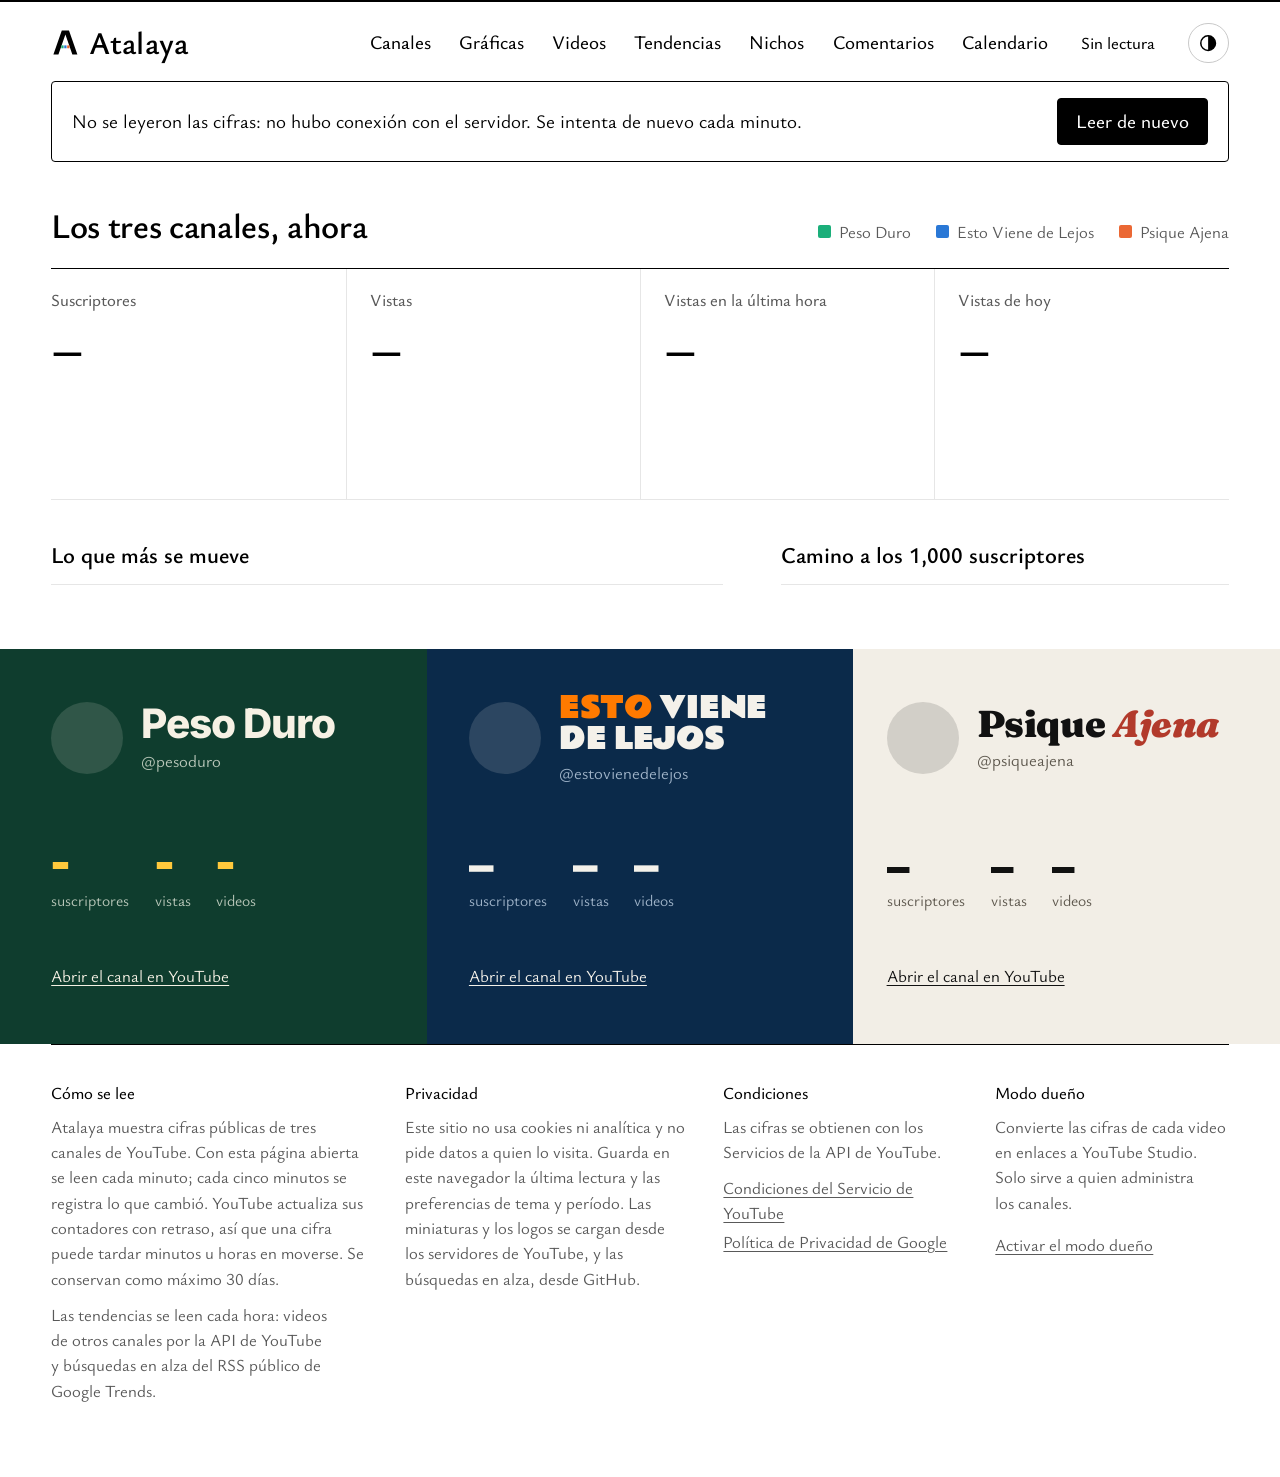
==== commit 7c7e9ef1: "Sección Comentarios: lo que los canales dejaron en otros videos, con me gusta, respuestas y si sigue" ====
--- a/index.html
+++ b/index.html
@@ -26,8 +26,8 @@
 <link rel="preload" href="fuentes/ysabeau-office-400.woff2" as="font" type="font/woff2" crossorigin>
 <link rel="preconnect" href="https://script.google.com">
 <link rel="preconnect" href="https://i.ytimg.com">
-<link rel="stylesheet" href="estilo.css?v=9">
-<script src="tema.js?v=9"></script>
+<link rel="stylesheet" href="estilo.css?v=10">
+<script src="tema.js?v=10"></script>
 </head>
 <body>
 <a class="salto" href="#contenido">Ir al contenido</a>
@@ -49,6 +49,7 @@
     <a href="#videos">Videos</a>
     <a href="#tendencias">Tendencias</a>
     <a href="#nichos">Nichos</a>
+    <a href="#comentarios">Comentarios</a>
     <a href="#calendario">Calendario</a>
   </nav>
   <p class="estado"><span id="estado">Cargando cifras…</span> <span class="estado-nota">Se lee de nuevo cada minuto.</span></p>
@@ -326,6 +327,15 @@
     <p class="volver"><a href="#contenido">Volver arriba</a></p>
   </section>
 
+  <section class="comentarios" id="comentarios" aria-labelledby="com-titulo" hidden>
+    <h2 id="com-titulo">Comentarios</h2>
+    <p class="grafica-nota" id="com-nota"></p>
+    <div class="com-resumen" id="com-resumen"></div>
+    <div class="tend-barra" id="com-barra"></div>
+    <ol class="com-lista" id="com-lista"></ol>
+    <p class="volver"><a href="#contenido">Volver arriba</a></p>
+  </section>
+
   <section class="calendario" id="calendario" aria-labelledby="cal-titulo">
     <h2 id="cal-titulo">Calendario</h2>
     <p class="grafica-nota" id="cal-nota"></p>
@@ -361,6 +371,6 @@
 </footer>
 
 <noscript><p class="sin-js">Este sitio necesita JavaScript para leer las cifras de YouTube.</p></noscript>
-<script src="atalaya.js?v=9" defer></script>
+<script src="atalaya.js?v=10" defer></script>
 </body>
 </html>
--- a/estilo.css
+++ b/estilo.css
@@ -433,7 +433,7 @@
 @media (max-width: 68rem) { .nichos-grupos { grid-template-columns: minmax(0, 1fr); } }
 
 /* Tendencias y calendario */
-.tendencias, .calendario { padding: 0 var(--margen) clamp(3rem, 6vw, 5rem); }
+.tendencias, .calendario, .comentarios { padding: 0 var(--margen) clamp(3rem, 6vw, 5rem); }
 .tend-barra { display: flex; flex-wrap: wrap; gap: 0.6rem 1.75rem; margin-top: 1.1rem; }
 .tend-barra:empty { display: none; }
 .tend-cuerpo, .cal-lista { margin-top: 1.25rem; }
@@ -554,3 +554,19 @@
 @media print {
   .pulso, .boton-tema, .secciones, .boton-texto, .filtros, .periodo-barra, .volver, .tend-barra { display: none; }
 }
+
+.com-resumen { display: flex; flex-wrap: wrap; gap: 0.75rem 2.5rem; margin-top: 1.1rem; }
+.com-dato { display: grid; gap: 0.1rem; }
+.com-dato strong { font-size: 1.75rem; line-height: 1.1; font-variant-numeric: tabular-nums; }
+.com-dato span { color: var(--tinta-2); font-size: 0.875rem; }
+.com-lista { margin: 1.25rem 0 0; padding: 0; list-style: none; border-top: 1px solid var(--tinta); }
+.com-lista > li { padding: 0.9rem 0; border-bottom: 1px solid var(--linea); }
+.com-lista > li.sin-rastro { color: var(--tinta-2); }
+.com-cabeza { display: flex; flex-wrap: wrap; align-items: center; gap: 0.3rem 1rem; }
+.com-aviso { font-weight: 600; font-size: 0.8125rem; border: 1px solid var(--tinta); border-radius: 3px; padding: 0 0.4rem; }
+.com-texto { margin: 0.4rem 0 0; max-width: 70em; line-height: 1.5; overflow-wrap: anywhere; }
+.com-donde { margin: 0.4rem 0 0; color: var(--tinta-2); font-size: 0.875rem; line-height: 1.4; }
+.com-respuestas { margin: 0.6rem 0 0; padding: 0 0 0 1rem; list-style: none; border-left: 2px solid var(--linea); }
+.com-respuestas li { margin-top: 0.5rem; font-size: 0.9375rem; }
+.com-respuestas p { margin: 0.15rem 0 0; line-height: 1.45; overflow-wrap: anywhere; }
+.com-vacio { padding: 0.9rem 0; list-style: none; }
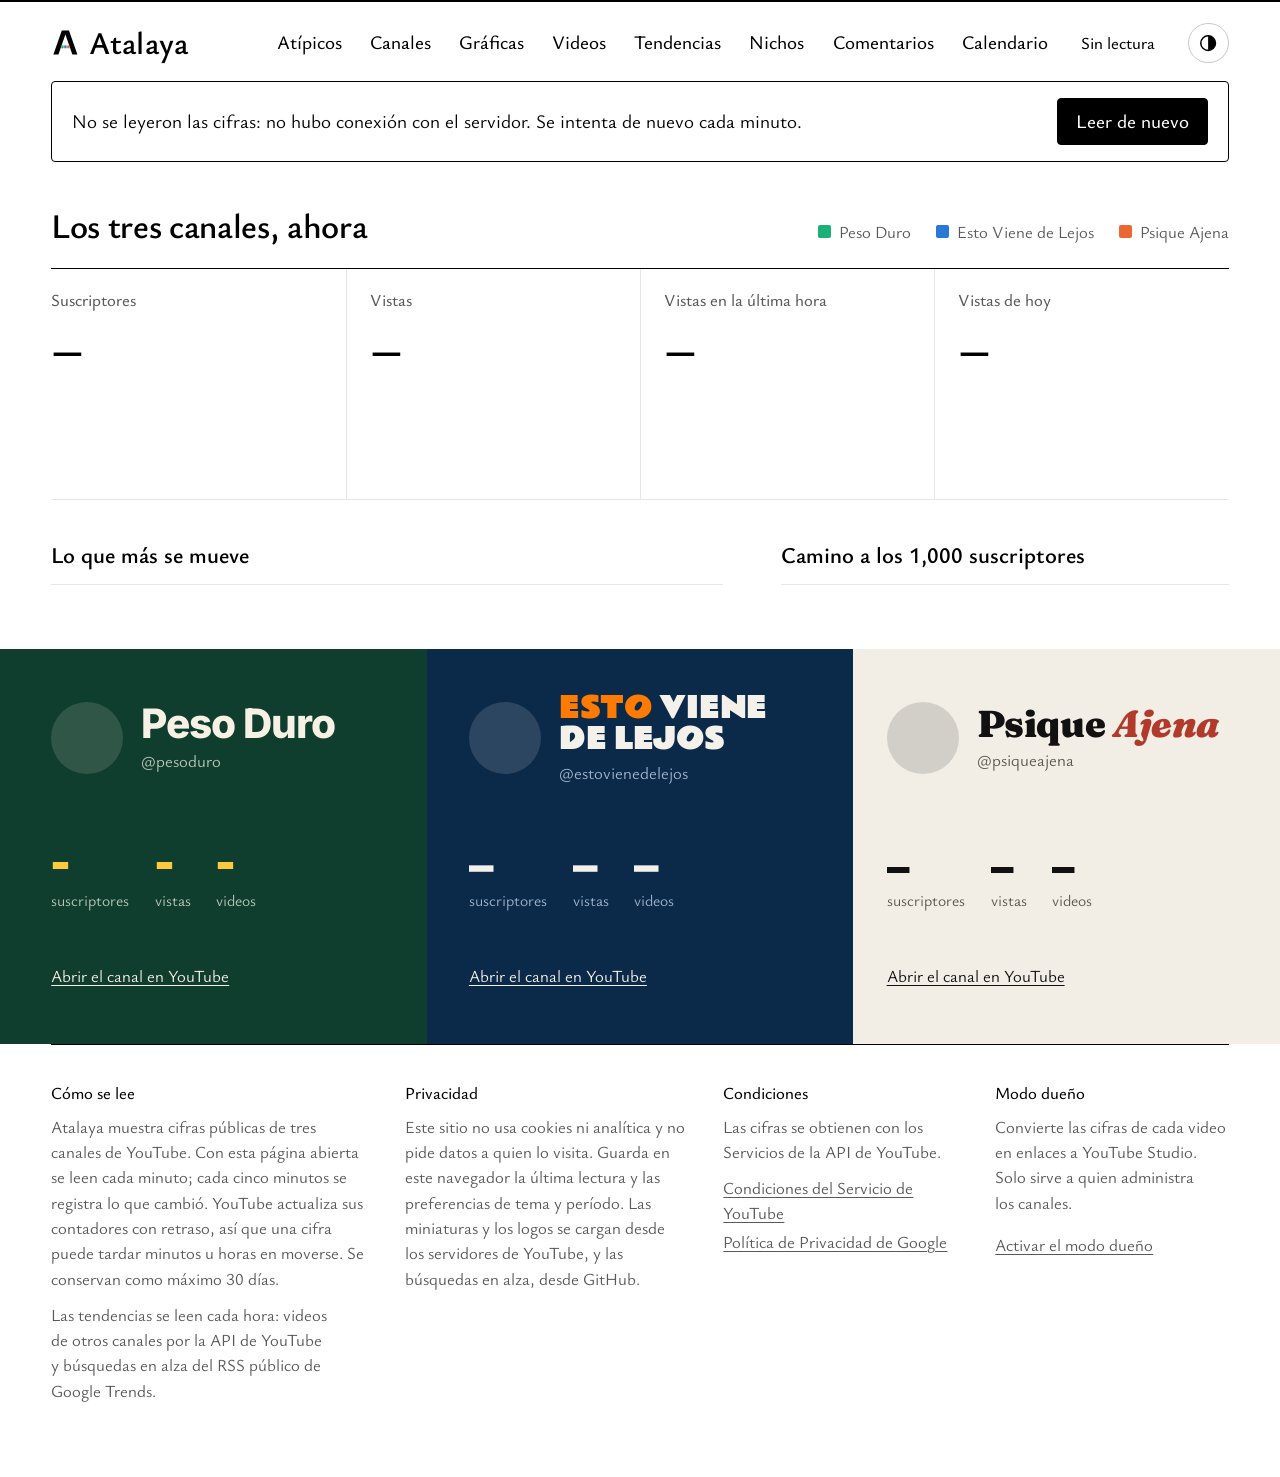
==== commit a6a7d972: "Atípicos del nicho en la portada: videos de canales chicos que van 5 veces o más sobre la mediana de" ====
--- a/index.html
+++ b/index.html
@@ -26,8 +26,8 @@
 <link rel="preload" href="fuentes/ysabeau-office-400.woff2" as="font" type="font/woff2" crossorigin>
 <link rel="preconnect" href="https://script.google.com">
 <link rel="preconnect" href="https://i.ytimg.com">
-<link rel="stylesheet" href="estilo.css?v=10">
-<script src="tema.js?v=10"></script>
+<link rel="stylesheet" href="estilo.css?v=12">
+<script src="tema.js?v=12"></script>
 </head>
 <body>
 <a class="salto" href="#contenido">Ir al contenido</a>
@@ -44,6 +44,7 @@
     Atalaya
   </a>
   <nav class="secciones" aria-label="Secciones">
+    <a href="#atipicos">Atípicos</a>
     <a href="#canales">Canales</a>
     <a href="#vistas">Gráficas</a>
     <a href="#videos">Videos</a>
@@ -128,6 +129,18 @@
     </div>
   </section>
 
+  <section class="atipicos" id="atipicos" aria-labelledby="ati-titulo" hidden>
+    <div class="videos-cab">
+      <div>
+        <h2 id="ati-titulo">Atípicos del nicho</h2>
+        <p class="grafica-nota" id="ati-nota"></p>
+      </div>
+    </div>
+    <div class="tend-barra" id="ati-barra"></div>
+    <div class="ati-temas" id="ati-temas"></div>
+    <div class="tend-cuerpo" id="ati-cuerpo"></div>
+  </section>
+
   <section class="triptico" id="canales" aria-label="Canales">
     <article class="canal canal-pd" data-canal="UC4wVH_TILBbXgOyWX1ySK5Q">
       <header class="canal-cab">
@@ -371,6 +384,7 @@
 </footer>
 
 <noscript><p class="sin-js">Este sitio necesita JavaScript para leer las cifras de YouTube.</p></noscript>
-<script src="atalaya.js?v=10" defer></script>
+<script src="atalaya.js?v=12" defer></script>
+<script src="atipicos.js?v=12" defer></script>
 </body>
 </html>
--- a/estilo.css
+++ b/estilo.css
@@ -570,3 +570,22 @@
 .com-respuestas li { margin-top: 0.5rem; font-size: 0.9375rem; }
 .com-respuestas p { margin: 0.15rem 0 0; line-height: 1.45; overflow-wrap: anywhere; }
 .com-vacio { padding: 0.9rem 0; list-style: none; }
+
+/* Atípicos del nicho (versión 12, 11/11/2026): videos de canales chicos muy
+   por encima de la mediana de su canal. Reusa la lista de tendencias. */
+[data-serie="ref"] { --serie: var(--tinta-3); }
+.atipicos { padding: 0 var(--margen) clamp(2.5rem, 5vw, 4rem); }
+.atipicos .videos-cab h2 { margin: 0; }
+.ati-temas { display: flex; flex-wrap: wrap; align-items: center; gap: 0.45rem; margin-top: 1rem; font-size: 0.875rem; }
+.ati-temas:empty { display: none; }
+.ati-temas-rotulo { margin-right: 0.3rem; color: var(--tinta-2); }
+.ati-tema { padding: 0.25rem 0.65rem; border: 1px solid var(--linea-2); border-radius: 999px; background: var(--fondo); color: var(--tinta); font: inherit; cursor: pointer; }
+.ati-tema:hover { background: var(--superficie); }
+.ati-tema.activo { background: var(--tinta); border-color: var(--tinta); color: var(--fondo); }
+.ati-grupo { margin-top: 1.5rem; }
+.ati-grupo:first-child { margin-top: 0; }
+.ati-grupo h3 { margin: 0 0 0.5rem; font: 600 1.0625rem/1.3 var(--fuente); }
+.ati-marcas { display: flex; flex-wrap: wrap; gap: 0.35rem; margin-top: 0.35rem; }
+.ati-marca { padding: 0.05rem 0.45rem; border-radius: 3px; background: var(--superficie); color: var(--tinta-2); font-size: 0.75rem; font-weight: 500; }
+.ati-marca.repetido { background: var(--tinta); color: var(--fondo); }
+.ati-cifra strong { font-size: 1.25rem; }
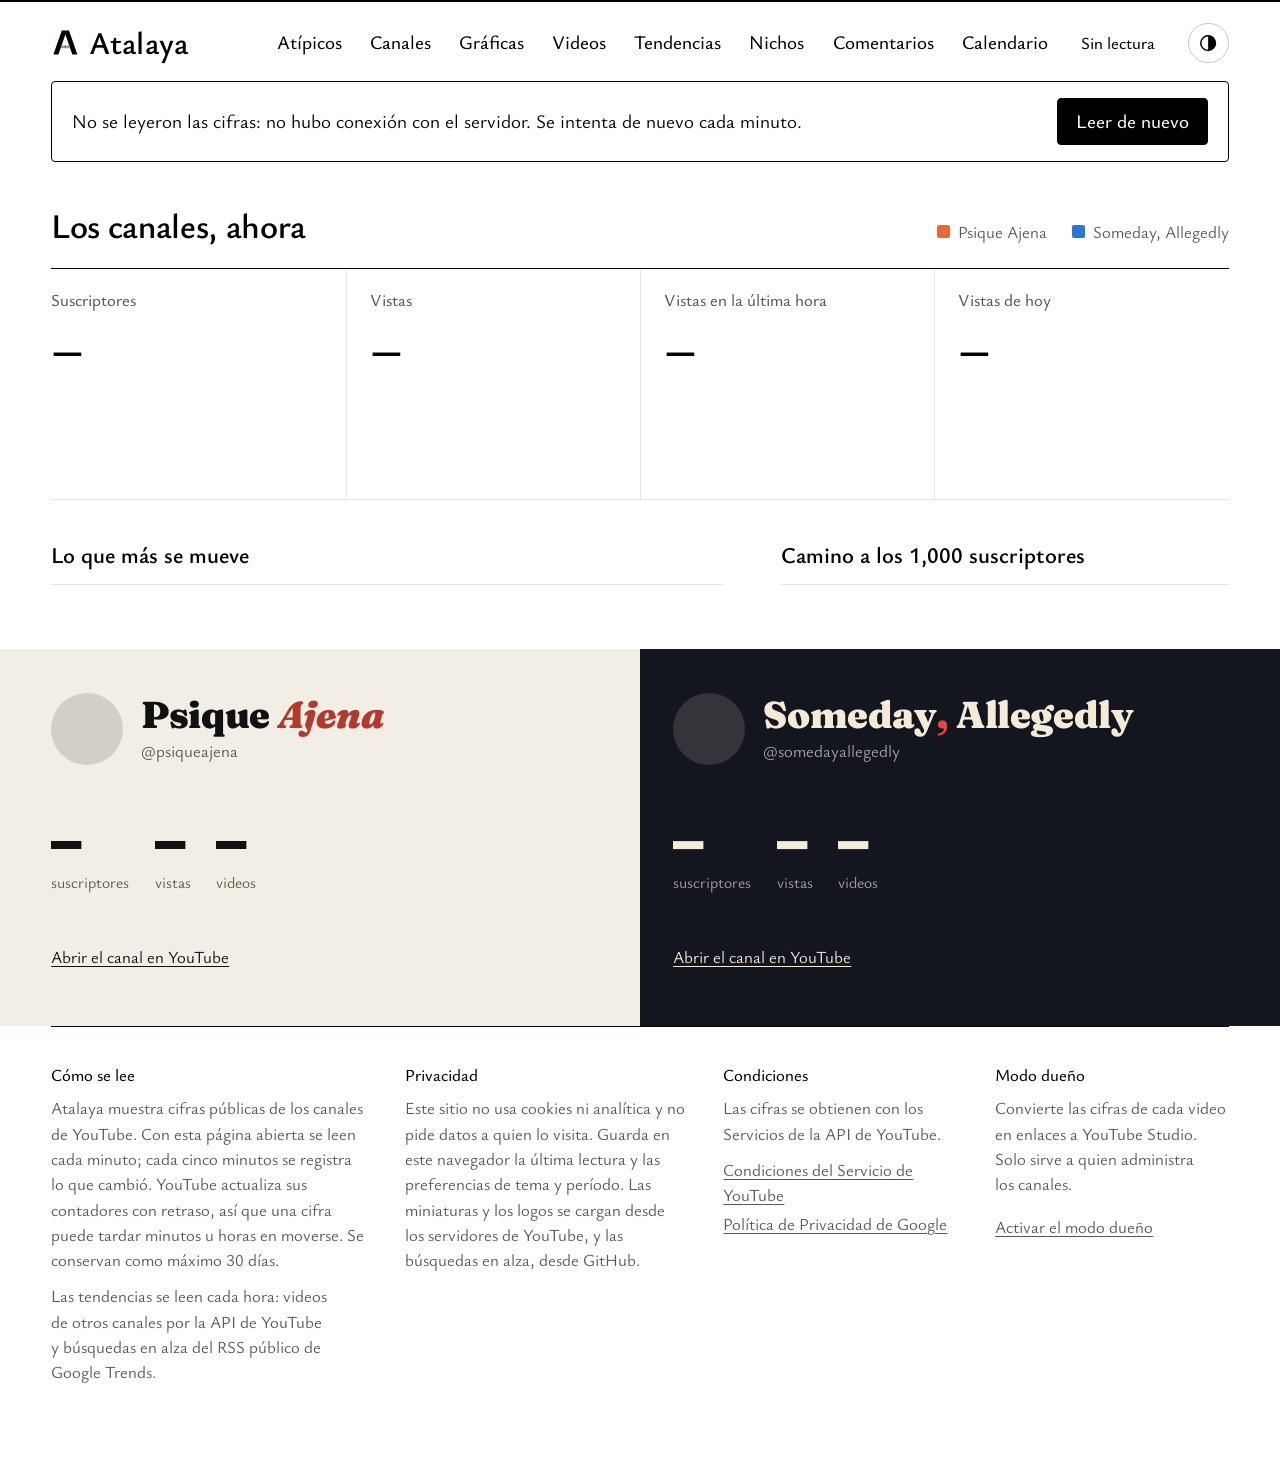
==== commit a9a3dea9: "Canales: entra Someday, Allegedly y salen Peso Duro y Esto Viene de Lejos" ====
--- a/index.html
+++ b/index.html
@@ -4,7 +4,7 @@
 <meta charset="utf-8">
 <meta name="viewport" content="width=device-width, initial-scale=1">
 <title>Atalaya</title>
-<meta name="description" content="Cifras públicas de Peso Duro, Esto Viene de Lejos y Psique Ajena, leídas de YouTube cada minuto.">
+<meta name="description" content="Cifras públicas de Psique Ajena y Someday, Allegedly, leídas de YouTube cada minuto.">
 <meta name="robots" content="noindex">
 <meta name="referrer" content="no-referrer">
 <meta http-equiv="Content-Security-Policy" content="default-src 'none'; script-src 'self'; style-src 'self'; font-src 'self'; img-src 'self' https://i.ytimg.com https://yt3.ggpht.com https://yt3.googleusercontent.com; connect-src https://script.google.com https://script.googleusercontent.com https://raw.githubusercontent.com; manifest-src 'self'; base-uri 'none'; form-action 'none'">
@@ -13,7 +13,7 @@
 <meta name="theme-color" content="#000000" media="(prefers-color-scheme: dark)">
 <meta property="og:type" content="website">
 <meta property="og:title" content="Atalaya">
-<meta property="og:description" content="Peso Duro, Esto Viene de Lejos y Psique Ajena: suscriptores, vistas y videos, leídos de YouTube cada minuto.">
+<meta property="og:description" content="Psique Ajena y Someday, Allegedly: suscriptores, vistas y videos, leídos de YouTube cada minuto.">
 <meta property="og:image" content="https://tres-canales.github.io/atalaya/iconos/portada.png">
 <meta property="og:image:width" content="1200">
 <meta property="og:image:height" content="630">
@@ -26,8 +26,8 @@
 <link rel="preload" href="fuentes/ysabeau-office-400.woff2" as="font" type="font/woff2" crossorigin>
 <link rel="preconnect" href="https://script.google.com">
 <link rel="preconnect" href="https://i.ytimg.com">
-<link rel="stylesheet" href="estilo.css?v=12">
-<script src="tema.js?v=12"></script>
+<link rel="stylesheet" href="estilo.css?v=13">
+<script src="tema.js?v=13"></script>
 </head>
 <body>
 <a class="salto" href="#contenido">Ir al contenido</a>
@@ -68,11 +68,10 @@
 <main id="contenido">
   <section class="ahora" id="ahora" aria-labelledby="ahora-titulo">
     <div class="ahora-cab">
-      <h1 class="ahora-titulo" id="ahora-titulo">Los tres canales, ahora</h1>
+      <h1 class="ahora-titulo" id="ahora-titulo">Los canales, ahora</h1>
       <ul class="leyenda" id="ahora-leyenda" aria-label="Color de cada canal">
-        <li data-serie="pd"><span class="clave"></span>Peso Duro</li>
-        <li data-serie="evl"><span class="clave"></span>Esto Viene de Lejos</li>
         <li data-serie="pa"><span class="clave"></span>Psique Ajena</li>
+        <li data-serie="sa"><span class="clave"></span>Someday, Allegedly</li>
       </ul>
     </div>
 
@@ -142,12 +141,12 @@
   </section>
 
   <section class="triptico" id="canales" aria-label="Canales">
-    <article class="canal canal-pd" data-canal="UC4wVH_TILBbXgOyWX1ySK5Q">
+    <article class="canal canal-pa" data-canal="UCBBsfQy7mpbIWgSIsLwQVLw">
       <header class="canal-cab">
-        <a class="canal-logo" data-campo="canal" href="https://www.youtube.com/@pesoduro" target="_blank" rel="noopener noreferrer" tabindex="-1" aria-hidden="true"><img data-campo="logo" alt="" width="64" height="64" referrerpolicy="no-referrer" hidden></a>
+        <a class="canal-logo" data-campo="canal" href="https://www.youtube.com/@psiqueajena" target="_blank" rel="noopener noreferrer" tabindex="-1" aria-hidden="true"><img data-campo="logo" alt="" width="64" height="64" referrerpolicy="no-referrer" hidden></a>
         <div>
-          <h2 class="canal-nombre"><a data-campo="canal" href="https://www.youtube.com/@pesoduro" target="_blank" rel="noopener noreferrer">Peso Duro</a></h2>
-          <p class="canal-usuario" data-campo="usuario">@pesoduro</p>
+          <h2 class="canal-nombre"><a data-campo="canal" href="https://www.youtube.com/@psiqueajena" target="_blank" rel="noopener noreferrer">Psique <em>Ajena</em></a></h2>
+          <p class="canal-usuario" data-campo="usuario">@psiqueajena</p>
         </div>
       </header>
       <p class="canal-desc" data-campo="descripcion"></p>
@@ -159,18 +158,18 @@
       <p class="canal-mov" data-campo="movimiento"></p>
       <div class="canal-ultimo" data-campo="ultimo"></div>
       <p class="canal-enlaces">
-        <a data-campo="canal" href="https://www.youtube.com/@pesoduro" target="_blank" rel="noopener noreferrer">Abrir el canal en YouTube</a>
-        <a class="solo-dueno" data-campo="studio" href="https://studio.youtube.com/channel/UC4wVH_TILBbXgOyWX1ySK5Q" target="_blank" rel="noopener noreferrer">Abrir YouTube Studio</a>
-        <a class="solo-dueno" data-campo="comentarios" href="https://studio.youtube.com/channel/UC4wVH_TILBbXgOyWX1ySK5Q/comments/inbox" target="_blank" rel="noopener noreferrer">Ver comentarios</a>
+        <a data-campo="canal" href="https://www.youtube.com/@psiqueajena" target="_blank" rel="noopener noreferrer">Abrir el canal en YouTube</a>
+        <a class="solo-dueno" data-campo="studio" href="https://studio.youtube.com/channel/UCBBsfQy7mpbIWgSIsLwQVLw" target="_blank" rel="noopener noreferrer">Abrir YouTube Studio</a>
+        <a class="solo-dueno" data-campo="comentarios" href="https://studio.youtube.com/channel/UCBBsfQy7mpbIWgSIsLwQVLw/comments/inbox" target="_blank" rel="noopener noreferrer">Ver comentarios</a>
       </p>
     </article>
 
-    <article class="canal canal-evl" data-canal="UCO988qGZH9ApN8vCq91aenQ">
+    <article class="canal canal-sa" data-canal="UC-yBgs8t11JWLk_3os68LzQ">
       <header class="canal-cab">
-        <a class="canal-logo" data-campo="canal" href="https://www.youtube.com/@estovienedelejos" target="_blank" rel="noopener noreferrer" tabindex="-1" aria-hidden="true"><img data-campo="logo" alt="" width="64" height="64" referrerpolicy="no-referrer" hidden></a>
+        <a class="canal-logo" data-campo="canal" href="https://www.youtube.com/@somedayallegedly" target="_blank" rel="noopener noreferrer" tabindex="-1" aria-hidden="true"><img data-campo="logo" alt="" width="64" height="64" referrerpolicy="no-referrer" hidden></a>
         <div>
-          <h2 class="canal-nombre"><a data-campo="canal" href="https://www.youtube.com/@estovienedelejos" target="_blank" rel="noopener noreferrer"><span class="renglon"><span class="acento">Esto</span> Viene</span> <span class="renglon">de Lejos</span></a></h2>
-          <p class="canal-usuario" data-campo="usuario">@estovienedelejos</p>
+          <h2 class="canal-nombre"><a data-campo="canal" href="https://www.youtube.com/@somedayallegedly" target="_blank" rel="noopener noreferrer">Someday<span class="coma">,</span> Allegedly</a></h2>
+          <p class="canal-usuario" data-campo="usuario">@somedayallegedly</p>
         </div>
       </header>
       <p class="canal-desc" data-campo="descripcion"></p>
@@ -182,32 +181,9 @@
       <p class="canal-mov" data-campo="movimiento"></p>
       <div class="canal-ultimo" data-campo="ultimo"></div>
       <p class="canal-enlaces">
-        <a data-campo="canal" href="https://www.youtube.com/@estovienedelejos" target="_blank" rel="noopener noreferrer">Abrir el canal en YouTube</a>
-        <a class="solo-dueno" data-campo="studio" href="https://studio.youtube.com/channel/UCO988qGZH9ApN8vCq91aenQ" target="_blank" rel="noopener noreferrer">Abrir YouTube Studio</a>
-        <a class="solo-dueno" data-campo="comentarios" href="https://studio.youtube.com/channel/UCO988qGZH9ApN8vCq91aenQ/comments/inbox" target="_blank" rel="noopener noreferrer">Ver comentarios</a>
-      </p>
-    </article>
-
-    <article class="canal canal-pa" data-canal="UCBBsfQy7mpbIWgSIsLwQVLw">
-      <header class="canal-cab">
-        <a class="canal-logo" data-campo="canal" href="https://www.youtube.com/@psiqueajena" target="_blank" rel="noopener noreferrer" tabindex="-1" aria-hidden="true"><img data-campo="logo" alt="" width="64" height="64" referrerpolicy="no-referrer" hidden></a>
-        <div>
-          <h2 class="canal-nombre"><a data-campo="canal" href="https://www.youtube.com/@psiqueajena" target="_blank" rel="noopener noreferrer">Psique <em>Ajena</em></a></h2>
-          <p class="canal-usuario" data-campo="usuario">@psiqueajena</p>
-        </div>
-      </header>
-      <p class="canal-desc" data-campo="descripcion"></p>
-      <dl class="canal-cifras">
-        <div><dt>suscriptores</dt><dd><a href="#suscriptores" data-campo="subs">–</a></dd></div>
-        <div><dt>vistas</dt><dd><a href="#vistas" data-campo="vistas">–</a></dd></div>
-        <div><dt>videos</dt><dd><a href="#videos" data-campo="videos" data-filtro="2">–</a></dd></div>
-      </dl>
-      <p class="canal-mov" data-campo="movimiento"></p>
-      <div class="canal-ultimo" data-campo="ultimo"></div>
-      <p class="canal-enlaces">
-        <a data-campo="canal" href="https://www.youtube.com/@psiqueajena" target="_blank" rel="noopener noreferrer">Abrir el canal en YouTube</a>
-        <a class="solo-dueno" data-campo="studio" href="https://studio.youtube.com/channel/UCBBsfQy7mpbIWgSIsLwQVLw" target="_blank" rel="noopener noreferrer">Abrir YouTube Studio</a>
-        <a class="solo-dueno" data-campo="comentarios" href="https://studio.youtube.com/channel/UCBBsfQy7mpbIWgSIsLwQVLw/comments/inbox" target="_blank" rel="noopener noreferrer">Ver comentarios</a>
+        <a data-campo="canal" href="https://www.youtube.com/@somedayallegedly" target="_blank" rel="noopener noreferrer">Abrir el canal en YouTube</a>
+        <a class="solo-dueno" data-campo="studio" href="https://studio.youtube.com/channel/UC-yBgs8t11JWLk_3os68LzQ" target="_blank" rel="noopener noreferrer">Abrir YouTube Studio</a>
+        <a class="solo-dueno" data-campo="comentarios" href="https://studio.youtube.com/channel/UC-yBgs8t11JWLk_3os68LzQ/comments/inbox" target="_blank" rel="noopener noreferrer">Ver comentarios</a>
       </p>
     </article>
   </section>
@@ -263,9 +239,8 @@
           <legend>Canal</legend>
           <div class="segmentos" id="filtro-canal">
             <label><input type="radio" name="canal" value="" checked><span>Todos</span></label>
-            <label><input type="radio" name="canal" value="0"><span>Peso Duro</span></label>
-            <label><input type="radio" name="canal" value="1"><span>Esto Viene de Lejos</span></label>
-            <label><input type="radio" name="canal" value="2"><span>Psique Ajena</span></label>
+            <label><input type="radio" name="canal" value="0"><span>Psique Ajena</span></label>
+            <label><input type="radio" name="canal" value="1"><span>Someday, Allegedly</span></label>
           </div>
         </fieldset>
         <fieldset class="filtro">
@@ -361,7 +336,7 @@
 <footer class="pie">
   <section>
     <h2>Cómo se lee</h2>
-    <p>Atalaya muestra cifras públicas de tres canales de YouTube. Con esta página abierta se leen cada minuto; cada cinco minutos se registra lo que cambió. YouTube actualiza sus contadores con retraso, así que una cifra puede tardar minutos u horas en moverse. Se conservan como máximo 30 días.</p>
+    <p>Atalaya muestra cifras públicas de los canales de YouTube. Con esta página abierta se leen cada minuto; cada cinco minutos se registra lo que cambió. YouTube actualiza sus contadores con retraso, así que una cifra puede tardar minutos u horas en moverse. Se conservan como máximo 30 días.</p>
     <p>Las tendencias se leen cada hora: videos de otros canales por la API de YouTube y búsquedas en alza del RSS público de Google Trends.</p>
   </section>
   <section>
@@ -384,7 +359,7 @@
 </footer>
 
 <noscript><p class="sin-js">Este sitio necesita JavaScript para leer las cifras de YouTube.</p></noscript>
-<script src="atalaya.js?v=12" defer></script>
-<script src="atipicos.js?v=12" defer></script>
+<script src="atalaya.js?v=13" defer></script>
+<script src="atipicos.js?v=14" defer></script>
 </body>
 </html>
--- a/estilo.css
+++ b/estilo.css
@@ -27,6 +27,7 @@
   --serie-pd: #1baf7a;
   --serie-evl: #2a78d6;
   --serie-pa: #eb6834;
+  --serie-sa: #2a78d6;
   /* En pantallas muy anchas el margen crece para que el contenido no pase de 96rem. */
   --margen: max(clamp(1.25rem, 4vw, 3.5rem), calc((100vw - 96rem) / 2));
   --fuente: "Ysabeau Office", "Gill Sans", Candara, "Segoe UI", system-ui, sans-serif;
@@ -46,6 +47,7 @@
     --serie-pd: #199e70;
     --serie-evl: #3987e5;
     --serie-pa: #d95926;
+    --serie-sa: #3987e5;
   }
 }
 :root[data-tema="oscuro"] {
@@ -60,6 +62,7 @@
   --serie-pd: #199e70;
   --serie-evl: #3987e5;
   --serie-pa: #d95926;
+  --serie-sa: #3987e5;
 }
 
 *, *::before, *::after { box-sizing: border-box; }
@@ -97,6 +100,7 @@
 [data-serie="pd"] { --serie: var(--serie-pd); }
 [data-serie="evl"] { --serie: var(--serie-evl); }
 [data-serie="pa"] { --serie: var(--serie-pa); }
+[data-serie="sa"] { --serie: var(--serie-sa); }
 
 /* Avance hacia la próxima lectura. */
 .pulso { position: fixed; inset: 0 0 auto 0; height: 2px; z-index: 30; pointer-events: none; }
@@ -204,7 +208,7 @@
 .senales li { margin-bottom: 0.6rem; padding: 0.1rem 0 0.1rem 0.9rem; border-left: 2px solid var(--tinta); font-size: 0.9375rem; line-height: 1.4; text-wrap: pretty; }
 
 /* Tríptico: cada canal con sus colores y sus letras, sea cual sea el tema. */
-.triptico { --pad: clamp(1.25rem, 2.6vw, 2.75rem); display: grid; grid-template-columns: repeat(3, minmax(0, 1fr)); grid-template-rows: repeat(6, auto); }
+.triptico { --pad: clamp(1.25rem, 2.6vw, 2.75rem); display: grid; grid-template-columns: repeat(2, minmax(0, 1fr)); grid-template-rows: repeat(6, auto); }
 .canal {
   display: grid; grid-row: span 6; grid-template-rows: subgrid; row-gap: clamp(1.1rem, 1.8vw, 1.6rem);
   padding: clamp(1.75rem, 3.4vw, 3.25rem) var(--pad) clamp(1.75rem, 3vw, 2.75rem);
@@ -214,10 +218,11 @@
    la misma suma para que el contenido de los tres mida igual. */
 .canal:first-child { padding-left: var(--margen); }
 .canal:last-child { padding-right: var(--margen); }
-.canal:nth-child(2) { padding-inline: calc((var(--margen) + var(--pad)) / 2); }
+.canal:nth-child(2):not(:last-child) { padding-inline: calc((var(--margen) + var(--pad)) / 2); }
 .canal-pd { --c-fondo: #0f3d2e; --c-texto: #f6f1e4; --c-tenue: #b9c7b9; --c-acento: #ffc93c; }
 .canal-evl { --c-fondo: #0b2a4a; --c-texto: #f4f1ea; --c-tenue: #9fb3c8; --c-acento: #ff7a00; }
 .canal-pa { --c-fondo: #f2eee6; --c-texto: #111111; --c-tenue: #5d574d; --c-acento: #b23a2b; }
+.canal-sa { --c-fondo: #14161f; --c-texto: #f3ead8; --c-tenue: #a9a397; --c-acento: #e5483a; }
 
 .canal-cab { display: flex; align-items: center; gap: 1rem; min-width: 0; }
 .canal-logo { flex: none; width: 4rem; height: 4rem; border-radius: 50%; overflow: hidden; background: color-mix(in srgb, currentColor 14%, transparent); }
@@ -231,6 +236,8 @@
 .canal-evl .acento { color: var(--c-acento); }
 .canal-pa .canal-nombre { font: 900 clamp(1.75rem, 1.05rem + 1.45vw, 2.5rem)/1 "Fraunces", Georgia, serif; letter-spacing: -0.01em; }
 .canal-pa .canal-nombre em { font-style: italic; color: var(--c-acento); }
+.canal-sa .canal-nombre { font: 900 clamp(1.75rem, 1.05rem + 1.45vw, 2.5rem)/1 "Fraunces", Georgia, serif; letter-spacing: -0.01em; }
+.canal-sa .coma { color: var(--c-acento); }
 .canal-usuario { margin: 0.4rem 0 0; font-size: 0.9375rem; line-height: 1.2; color: var(--c-tenue); }
 .canal-desc { margin: 0; max-width: 34ch; font-size: 1.0625rem; line-height: 1.4; color: var(--c-tenue); }
 
@@ -250,6 +257,7 @@
 .canal-pd dd { --letra: 0.5; font-family: "Anton", var(--estrecha); color: var(--c-acento); letter-spacing: 0.01em; }
 .canal-evl dd { --letra: 0.66; font-family: "Inter", var(--fuente); font-weight: 800; letter-spacing: -0.035em; }
 .canal-pa dd { --letra: 0.72; font-family: "Archivo Black", var(--fuente); letter-spacing: -0.02em; }
+.canal-sa dd { --letra: 0.66; font-family: "Inter", var(--fuente); font-weight: 800; letter-spacing: -0.035em; }
 
 .canal-mov { margin: 0; font-size: 1rem; line-height: 1.35; font-weight: 500; }
 .canal-mov:empty { display: none; }
@@ -413,7 +421,7 @@
 
 /* Nichos */
 .nichos { padding: 0 var(--margen) clamp(3rem, 6vw, 5rem); }
-.nichos-grupos { display: grid; grid-template-columns: repeat(3, minmax(0, 1fr)); gap: clamp(2rem, 4vw, 4rem); margin-top: clamp(1.5rem, 3vw, 2.5rem); }
+.nichos-grupos { display: grid; grid-template-columns: repeat(2, minmax(0, 1fr)); gap: clamp(2rem, 4vw, 4rem); margin-top: clamp(1.5rem, 3vw, 2.5rem); }
 .nichos-grupo h3 { margin: 0; padding-bottom: 0.6rem; font: 600 1.125rem/1.2 var(--fuente); border-bottom: 2px solid var(--serie); }
 .nichos-lista { margin: 0; padding: 0; list-style: none; }
 .nichos-lista li { display: grid; grid-template-columns: minmax(0, 1fr) auto; gap: 0.35rem 1rem; align-items: start; padding: 0.95rem 0; border-bottom: 1px solid var(--linea); }
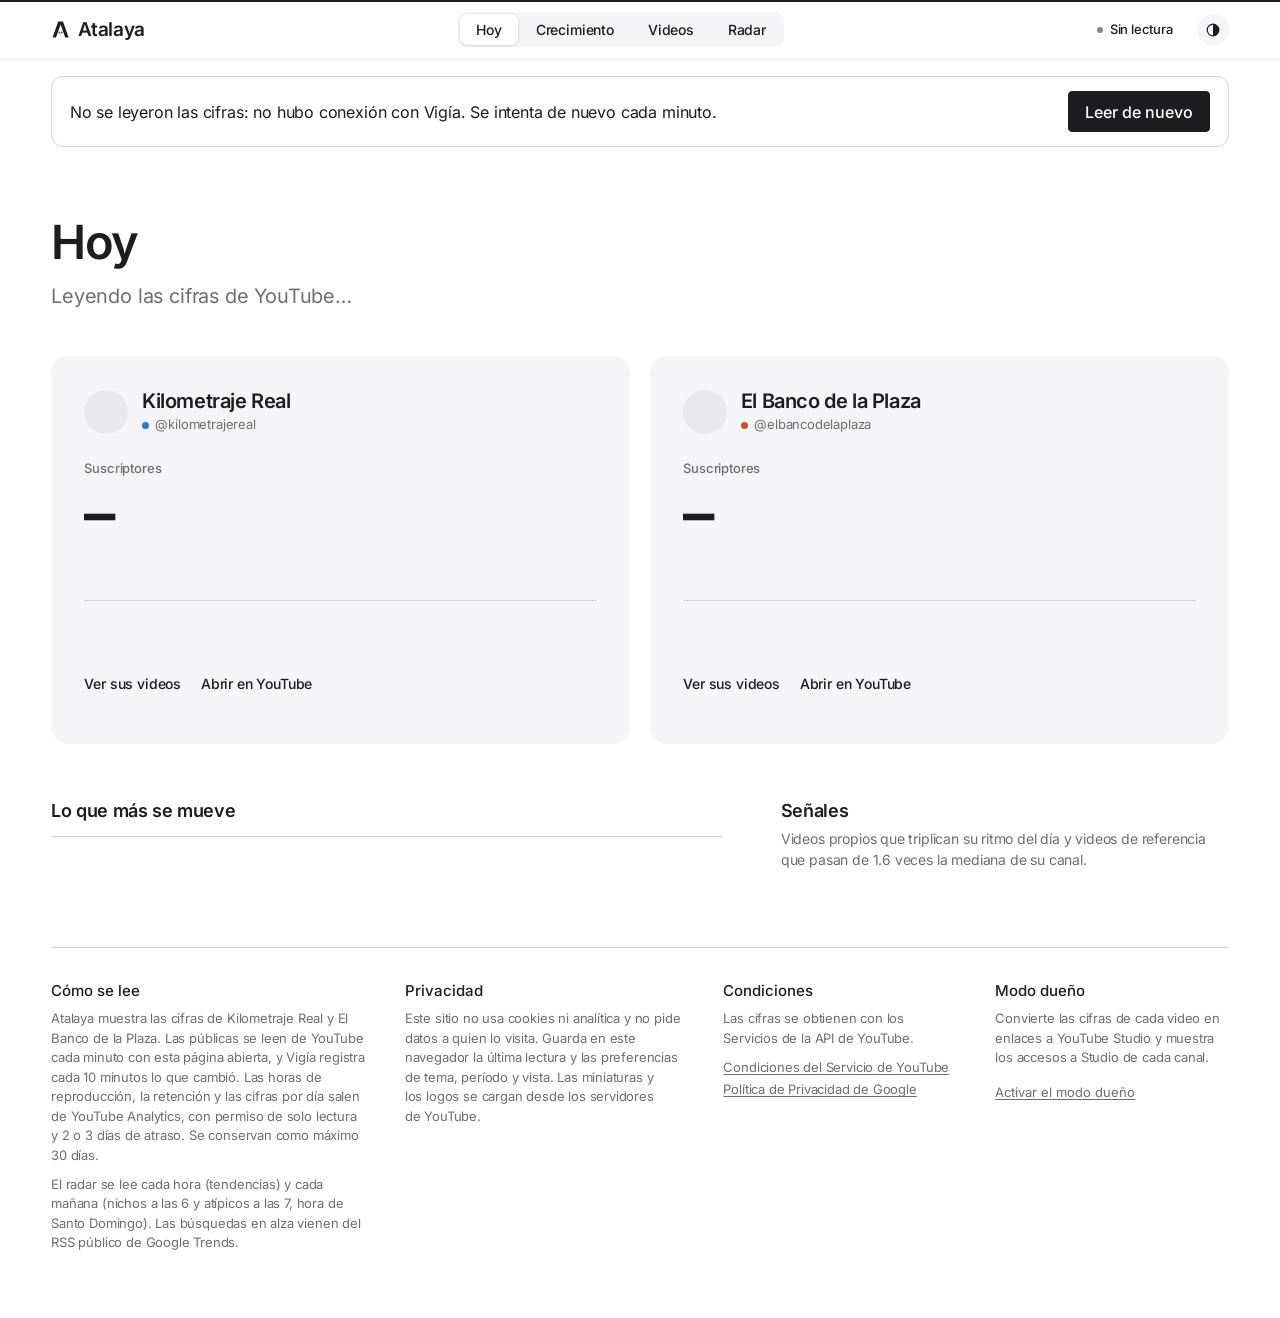
==== commit 03f4075c: "Sitio v21: Kilometraje Real y El Banco de la Plaza, cuatro vistas y Vigía en Cloud Run Los canales v" ====
--- a/index.html
+++ b/index.html
@@ -4,16 +4,16 @@
 <meta charset="utf-8">
 <meta name="viewport" content="width=device-width, initial-scale=1">
 <title>Atalaya</title>
-<meta name="description" content="Cifras públicas de Psique Ajena y Someday, Allegedly, leídas de YouTube cada minuto.">
+<meta name="description" content="Kilometraje Real y El Banco de la Plaza: suscriptores, vistas, horas de reproducción y lo que se mueve en su nicho, leído de YouTube cada minuto.">
 <meta name="robots" content="noindex">
 <meta name="referrer" content="no-referrer">
-<meta http-equiv="Content-Security-Policy" content="default-src 'none'; script-src 'self'; style-src 'self'; font-src 'self'; img-src 'self' https://i.ytimg.com https://yt3.ggpht.com https://yt3.googleusercontent.com; connect-src https://script.google.com https://script.googleusercontent.com https://raw.githubusercontent.com; manifest-src 'self'; base-uri 'none'; form-action 'none'">
+<meta http-equiv="Content-Security-Policy" content="default-src 'none'; script-src 'self'; style-src 'self'; font-src 'self'; img-src 'self' https://i.ytimg.com https://yt3.ggpht.com https://yt3.googleusercontent.com; connect-src https://vigia-593964998100.us-east1.run.app https://raw.githubusercontent.com; manifest-src 'self'; base-uri 'none'; form-action 'none'">
 <meta name="color-scheme" content="light dark">
 <meta name="theme-color" content="#ffffff" media="(prefers-color-scheme: light)">
 <meta name="theme-color" content="#000000" media="(prefers-color-scheme: dark)">
 <meta property="og:type" content="website">
 <meta property="og:title" content="Atalaya">
-<meta property="og:description" content="Psique Ajena y Someday, Allegedly: suscriptores, vistas y videos, leídos de YouTube cada minuto.">
+<meta property="og:description" content="Kilometraje Real y El Banco de la Plaza, leídos de YouTube cada minuto.">
 <meta property="og:image" content="https://tres-canales.github.io/atalaya/iconos/portada.png">
 <meta property="og:image:width" content="1200">
 <meta property="og:image:height" content="630">
@@ -22,38 +22,32 @@
 <link rel="icon" href="iconos/icono-32.png" sizes="32x32" type="image/png">
 <link rel="apple-touch-icon" href="iconos/icono-180.png">
 <link rel="manifest" href="manifest.webmanifest">
-<link rel="preload" href="fuentes/ysabeau-office-500.woff2" as="font" type="font/woff2" crossorigin>
-<link rel="preload" href="fuentes/ysabeau-office-400.woff2" as="font" type="font/woff2" crossorigin>
-<link rel="preconnect" href="https://script.google.com">
+<link rel="preload" href="fuentes/inter-variable.woff2" as="font" type="font/woff2" crossorigin>
+<link rel="preconnect" href="https://vigia-593964998100.us-east1.run.app" crossorigin>
 <link rel="preconnect" href="https://i.ytimg.com">
-<link rel="stylesheet" href="estilo.css?v=13">
-<script src="tema.js?v=13"></script>
+<link rel="stylesheet" href="estilo.css?v=21">
+<script src="tema.js?v=21"></script>
 </head>
 <body>
 <a class="salto" href="#contenido">Ir al contenido</a>
 <div class="pulso" aria-hidden="true"><span id="pulso"></span></div>
 
 <header class="cabecera">
-  <a class="marca" href="./">
+  <a class="marca" href="#hoy">
     <svg viewBox="0 0 24 24" aria-hidden="true" focusable="false">
       <path fill="currentColor" d="M2 22 9 2h6l7 20h-4.2L12 5.5 6.2 22z"/>
-      <rect x="8.6" y="14.5" width="1.9" height="2.4" fill="#1baf7a"/>
-      <rect x="11.05" y="14.5" width="1.9" height="2.4" fill="#2a78d6"/>
-      <rect x="13.5" y="14.5" width="1.9" height="2.4" fill="#eb6834"/>
+      <rect x="9.3" y="14.5" width="2.4" height="2.4" class="marca-kr"/>
+      <rect x="12.3" y="14.5" width="2.4" height="2.4" class="marca-bdp"/>
     </svg>
     Atalaya
   </a>
-  <nav class="secciones" aria-label="Secciones">
-    <a href="#atipicos">Atípicos</a>
-    <a href="#canales">Canales</a>
-    <a href="#vistas">Gráficas</a>
-    <a href="#videos">Videos</a>
-    <a href="#tendencias">Tendencias</a>
-    <a href="#nichos">Nichos</a>
-    <a href="#comentarios">Comentarios</a>
-    <a href="#calendario">Calendario</a>
+  <nav class="pestanas" aria-label="Vistas">
+    <a href="#hoy" data-vista="hoy" aria-current="page">Hoy</a>
+    <a href="#crecimiento" data-vista="crecimiento">Crecimiento</a>
+    <a href="#videos" data-vista="videos">Videos</a>
+    <a href="#radar" data-vista="radar">Radar</a>
   </nav>
-  <p class="estado"><span id="estado">Cargando cifras…</span> <span class="estado-nota">Se lee de nuevo cada minuto.</span></p>
+  <p class="estado" role="status"><span class="punto-vivo" aria-hidden="true"></span><span id="estado">Cargando cifras…</span></p>
   <button class="boton-tema" id="tema" type="button">
     <svg viewBox="0 0 20 20" aria-hidden="true" focusable="false"><circle cx="10" cy="10" r="7.25" fill="none" stroke="currentColor" stroke-width="1.5"/><path fill="currentColor" d="M10 2.75a7.25 7.25 0 0 1 0 14.5z"/></svg>
     <span class="oculto" id="tema-texto">Usar tema oscuro</span>
@@ -66,181 +60,166 @@
 </div>
 
 <main id="contenido">
-  <section class="ahora" id="ahora" aria-labelledby="ahora-titulo">
-    <div class="ahora-cab">
-      <h1 class="ahora-titulo" id="ahora-titulo">Los canales, ahora</h1>
-      <ul class="leyenda" id="ahora-leyenda" aria-label="Color de cada canal">
-        <li data-serie="pa"><span class="clave"></span>Psique Ajena</li>
-        <li data-serie="sa"><span class="clave"></span>Someday, Allegedly</li>
-      </ul>
-    </div>
-
-    <div class="cifras">
-      <article class="cifra" id="cifra-subs">
-        <h2 class="cifra-rotulo">Suscriptores</h2>
-        <p class="cifra-valor"><a href="#suscriptores" data-campo="valor">–</a></p>
-        <p class="cifra-delta" data-campo="delta"></p>
-        <div class="cifra-traza" data-campo="traza" aria-hidden="true"></div>
-        <p class="cifra-pie" data-campo="pie"></p>
-        <div class="reparto" data-campo="reparto" role="img"></div>
+
+  <!-- ===================== HOY ===================== -->
+  <section class="vista" data-vista="hoy" id="hoy" aria-labelledby="hoy-titulo">
+    <div class="titular">
+      <p class="antetitulo" id="fecha-hoy"></p>
+      <h1 id="hoy-titulo">Hoy</h1>
+      <p class="resumen" id="resumen">Leyendo las cifras de YouTube…</p>
+    </div>
+
+    <div class="insignias">
+      <article class="insignia insignia-kr" data-serie="kr" data-canal="UCNxn2eOfVDo8lwp0BCR_-VQ" aria-labelledby="kr-nombre">
+        <header class="ins-cab">
+          <a class="ins-logo" data-campo="canal" href="https://www.youtube.com/@kilometrajereal" target="_blank" rel="noopener noreferrer" tabindex="-1" aria-hidden="true"><img data-campo="logo" alt="" width="64" height="64" referrerpolicy="no-referrer" hidden></a>
+          <div>
+            <h2 class="ins-nombre" id="kr-nombre"><a data-campo="canal" href="https://www.youtube.com/@kilometrajereal" target="_blank" rel="noopener noreferrer">Kilometraje Real</a></h2>
+            <p class="ins-lema">@kilometrajereal</p>
+          </div>
+        </header>
+        <div class="ins-subs">
+          <p class="ins-rotulo">Suscriptores</p>
+          <p class="ins-cifra" data-campo="subs">–</p>
+          <p class="ins-delta" data-campo="subs-delta"></p>
+        </div>
+        <p class="ins-aviso" data-campo="aviso" role="status"></p>
+        <div class="ins-metas">
+          <div class="meta" data-campo="meta-subs"></div>
+          <div class="meta" data-campo="meta-horas"></div>
+        </div>
+        <dl class="ins-datos" data-campo="datos"></dl>
+        <figure class="ins-dias" data-campo="dias" hidden><div class="ins-traza"></div><figcaption></figcaption></figure>
+        <div class="ins-ultimo" data-campo="ultimo"></div>
+        <p class="ins-enlaces">
+          <a href="#videos" data-filtro="0">Ver sus videos</a>
+          <a data-campo="canal" href="https://www.youtube.com/@kilometrajereal" target="_blank" rel="noopener noreferrer">Abrir en YouTube</a>
+          <a class="solo-dueno" href="https://studio.youtube.com/channel/UCNxn2eOfVDo8lwp0BCR_-VQ" target="_blank" rel="noopener noreferrer">YouTube Studio</a>
+          <a class="solo-dueno" href="https://studio.youtube.com/channel/UCNxn2eOfVDo8lwp0BCR_-VQ/comments/inbox" target="_blank" rel="noopener noreferrer">Comentarios</a>
+        </p>
       </article>
-      <article class="cifra" id="cifra-vistas">
-        <h2 class="cifra-rotulo">Vistas</h2>
-        <p class="cifra-valor"><a href="#vistas" data-campo="valor">–</a></p>
-        <p class="cifra-delta" data-campo="delta"></p>
-        <div class="cifra-traza" data-campo="traza" aria-hidden="true"></div>
-        <p class="cifra-pie" data-campo="pie"></p>
-        <div class="reparto" data-campo="reparto" role="img"></div>
+
+      <article class="insignia insignia-bdp" data-serie="bdp" data-canal="UCO988qGZH9ApN8vCq91aenQ" aria-labelledby="bdp-nombre">
+        <header class="ins-cab">
+          <a class="ins-logo" data-campo="canal" href="https://www.youtube.com/@elbancodelaplaza" target="_blank" rel="noopener noreferrer" tabindex="-1" aria-hidden="true"><img data-campo="logo" alt="" width="64" height="64" referrerpolicy="no-referrer" hidden></a>
+          <div>
+            <h2 class="ins-nombre" id="bdp-nombre"><a data-campo="canal" href="https://www.youtube.com/@elbancodelaplaza" target="_blank" rel="noopener noreferrer">El Banco de la Plaza</a></h2>
+            <p class="ins-lema">@elbancodelaplaza</p>
+          </div>
+        </header>
+        <div class="ins-subs">
+          <p class="ins-rotulo">Suscriptores</p>
+          <p class="ins-cifra" data-campo="subs">–</p>
+          <p class="ins-delta" data-campo="subs-delta"></p>
+        </div>
+        <p class="ins-aviso" data-campo="aviso" role="status"></p>
+        <div class="ins-metas">
+          <div class="meta" data-campo="meta-subs"></div>
+          <div class="meta" data-campo="meta-horas"></div>
+        </div>
+        <dl class="ins-datos" data-campo="datos"></dl>
+        <figure class="ins-dias" data-campo="dias" hidden><div class="ins-traza"></div><figcaption></figcaption></figure>
+        <div class="ins-ultimo" data-campo="ultimo"></div>
+        <p class="ins-enlaces">
+          <a href="#videos" data-filtro="1">Ver sus videos</a>
+          <a data-campo="canal" href="https://www.youtube.com/@elbancodelaplaza" target="_blank" rel="noopener noreferrer">Abrir en YouTube</a>
+          <a class="solo-dueno" href="https://studio.youtube.com/channel/UCO988qGZH9ApN8vCq91aenQ" target="_blank" rel="noopener noreferrer">YouTube Studio</a>
+          <a class="solo-dueno" href="https://studio.youtube.com/channel/UCO988qGZH9ApN8vCq91aenQ/comments/inbox" target="_blank" rel="noopener noreferrer">Comentarios</a>
+        </p>
       </article>
-      <article class="cifra" id="cifra-hora">
-        <h2 class="cifra-rotulo">Vistas en la última hora</h2>
-        <p class="cifra-valor"><a href="#mueve" data-campo="valor">–</a></p>
-        <p class="cifra-delta" data-campo="delta"></p>
-        <div class="cifra-traza" data-campo="traza" aria-hidden="true"></div>
-        <p class="cifra-pie" data-campo="pie"></p>
-        <div class="reparto" data-campo="reparto" role="img"></div>
-      </article>
-      <article class="cifra" id="cifra-hoy">
-        <h2 class="cifra-rotulo">Vistas de hoy</h2>
-        <p class="cifra-valor"><a href="#vistas" data-campo="valor">–</a></p>
-        <p class="cifra-delta" data-campo="delta"></p>
-        <div class="cifra-traza" data-campo="traza" aria-hidden="true"></div>
-        <p class="cifra-pie" data-campo="pie"></p>
-        <div class="reparto" data-campo="reparto" role="img"></div>
-      </article>
-    </div>
-
-    <div class="ahora-bajo">
+    </div>
+
+    <div class="hoy-bajo">
       <section class="mueve" id="mueve" aria-labelledby="mueve-titulo">
         <h2 class="rotulo" id="mueve-titulo">Lo que más se mueve</h2>
         <p class="grafica-nota" id="mueve-nota"></p>
         <ol class="mueve-lista" id="mueve-lista"></ol>
       </section>
-      <section class="meta" id="meta" aria-labelledby="meta-titulo">
-        <h2 class="rotulo" id="meta-titulo">Camino a los 1,000 suscriptores</h2>
-        <p class="grafica-nota" id="meta-nota"></p>
-        <ul class="meta-lista" id="meta-lista"></ul>
+      <section class="senales-caja" aria-labelledby="senales-titulo">
+        <h2 class="rotulo" id="senales-titulo">Señales</h2>
         <div class="senales" id="senales" hidden>
-          <h2 class="rotulo">Señales</h2>
           <ul id="senales-lista"></ul>
         </div>
-      </section>
-    </div>
-  </section>
-
-  <section class="atipicos" id="atipicos" aria-labelledby="ati-titulo" hidden>
-    <div class="videos-cab">
-      <div>
-        <h2 id="ati-titulo">Atípicos del nicho</h2>
-        <p class="grafica-nota" id="ati-nota"></p>
-      </div>
-    </div>
-    <div class="tend-barra" id="ati-barra"></div>
-    <div class="ati-temas" id="ati-temas"></div>
-    <div class="tend-cuerpo" id="ati-cuerpo"></div>
-  </section>
-
-  <section class="triptico" id="canales" aria-label="Canales">
-    <article class="canal canal-pa" data-canal="UCBBsfQy7mpbIWgSIsLwQVLw">
-      <header class="canal-cab">
-        <a class="canal-logo" data-campo="canal" href="https://www.youtube.com/@psiqueajena" target="_blank" rel="noopener noreferrer" tabindex="-1" aria-hidden="true"><img data-campo="logo" alt="" width="64" height="64" referrerpolicy="no-referrer" hidden></a>
-        <div>
-          <h2 class="canal-nombre"><a data-campo="canal" href="https://www.youtube.com/@psiqueajena" target="_blank" rel="noopener noreferrer">Psique <em>Ajena</em></a></h2>
-          <p class="canal-usuario" data-campo="usuario">@psiqueajena</p>
-        </div>
-      </header>
-      <p class="canal-desc" data-campo="descripcion"></p>
-      <dl class="canal-cifras">
-        <div><dt>suscriptores</dt><dd><a href="#suscriptores" data-campo="subs">–</a></dd></div>
-        <div><dt>vistas</dt><dd><a href="#vistas" data-campo="vistas">–</a></dd></div>
-        <div><dt>videos</dt><dd><a href="#videos" data-campo="videos" data-filtro="0">–</a></dd></div>
-      </dl>
-      <p class="canal-mov" data-campo="movimiento"></p>
-      <div class="canal-ultimo" data-campo="ultimo"></div>
-      <p class="canal-enlaces">
-        <a data-campo="canal" href="https://www.youtube.com/@psiqueajena" target="_blank" rel="noopener noreferrer">Abrir el canal en YouTube</a>
-        <a class="solo-dueno" data-campo="studio" href="https://studio.youtube.com/channel/UCBBsfQy7mpbIWgSIsLwQVLw" target="_blank" rel="noopener noreferrer">Abrir YouTube Studio</a>
-        <a class="solo-dueno" data-campo="comentarios" href="https://studio.youtube.com/channel/UCBBsfQy7mpbIWgSIsLwQVLw/comments/inbox" target="_blank" rel="noopener noreferrer">Ver comentarios</a>
-      </p>
-    </article>
-
-    <article class="canal canal-sa" data-canal="UC-yBgs8t11JWLk_3os68LzQ">
-      <header class="canal-cab">
-        <a class="canal-logo" data-campo="canal" href="https://www.youtube.com/@somedayallegedly" target="_blank" rel="noopener noreferrer" tabindex="-1" aria-hidden="true"><img data-campo="logo" alt="" width="64" height="64" referrerpolicy="no-referrer" hidden></a>
-        <div>
-          <h2 class="canal-nombre"><a data-campo="canal" href="https://www.youtube.com/@somedayallegedly" target="_blank" rel="noopener noreferrer">Someday<span class="coma">,</span> Allegedly</a></h2>
-          <p class="canal-usuario" data-campo="usuario">@somedayallegedly</p>
-        </div>
-      </header>
-      <p class="canal-desc" data-campo="descripcion"></p>
-      <dl class="canal-cifras">
-        <div><dt>suscriptores</dt><dd><a href="#suscriptores" data-campo="subs">–</a></dd></div>
-        <div><dt>vistas</dt><dd><a href="#vistas" data-campo="vistas">–</a></dd></div>
-        <div><dt>videos</dt><dd><a href="#videos" data-campo="videos" data-filtro="1">–</a></dd></div>
-      </dl>
-      <p class="canal-mov" data-campo="movimiento"></p>
-      <div class="canal-ultimo" data-campo="ultimo"></div>
-      <p class="canal-enlaces">
-        <a data-campo="canal" href="https://www.youtube.com/@somedayallegedly" target="_blank" rel="noopener noreferrer">Abrir el canal en YouTube</a>
-        <a class="solo-dueno" data-campo="studio" href="https://studio.youtube.com/channel/UC-yBgs8t11JWLk_3os68LzQ" target="_blank" rel="noopener noreferrer">Abrir YouTube Studio</a>
-        <a class="solo-dueno" data-campo="comentarios" href="https://studio.youtube.com/channel/UC-yBgs8t11JWLk_3os68LzQ/comments/inbox" target="_blank" rel="noopener noreferrer">Ver comentarios</a>
-      </p>
-    </article>
-  </section>
-
-  <div class="datos" id="datos" hidden>
-  <div class="periodo-barra">
-    <fieldset class="periodo" id="periodo">
-      <legend>Período</legend>
-      <div class="segmentos">
-        <label><input type="radio" name="periodo" value="24h" checked><span>24 horas</span></label>
-        <label><input type="radio" name="periodo" value="7d"><span>7 días</span></label>
-        <label><input type="radio" name="periodo" value="30d"><span>30 días</span></label>
-      </div>
-    </fieldset>
-  </div>
-
-  <div class="tablero">
+        <p class="grafica-nota">Videos propios que triplican su ritmo del día y videos de referencia que pasan de 1.6 veces la mediana de su canal.</p>
+      </section>
+    </div>
+  </section>
+
+  <!-- ===================== CRECIMIENTO ===================== -->
+  <section class="vista" data-vista="crecimiento" id="crecimiento" aria-labelledby="crec-titulo" hidden>
+    <div class="vista-cab">
+      <h1 id="crec-titulo">Crecimiento</h1>
+      <p class="grafica-nota">Arriba, lo que YouTube Analytics da por día (30 días, con 2 o 3 días de atraso). Abajo, el registro de Vigía cada 10 minutos.</p>
+    </div>
+
+    <div class="graficas">
+      <section class="grafica" id="an-vistas" aria-labelledby="an-vistas-titulo" hidden>
+        <div class="grafica-cab"><h2 id="an-vistas-titulo">Vistas por día</h2><button class="boton-texto" id="an-vistas-tabla-boton" type="button">Ver como tabla</button></div>
+        <p class="grafica-nota" id="an-vistas-nota"></p>
+        <ul class="leyenda" id="an-vistas-leyenda"></ul>
+        <div class="lienzo" id="an-vistas-lienzo"></div>
+        <div class="tabla-datos" id="an-vistas-tabla" hidden></div>
+      </section>
+      <section class="grafica" id="an-horas" aria-labelledby="an-horas-titulo" hidden>
+        <div class="grafica-cab"><h2 id="an-horas-titulo">Horas vistas por día</h2><button class="boton-texto" id="an-horas-tabla-boton" type="button">Ver como tabla</button></div>
+        <p class="grafica-nota" id="an-horas-nota"></p>
+        <ul class="leyenda" id="an-horas-leyenda"></ul>
+        <div class="lienzo" id="an-horas-lienzo"></div>
+        <div class="tabla-datos" id="an-horas-tabla" hidden></div>
+      </section>
+      <section class="grafica" id="an-subs" aria-labelledby="an-subs-titulo" hidden>
+        <div class="grafica-cab"><h2 id="an-subs-titulo">Suscriptores ganados por día</h2><button class="boton-texto" id="an-subs-tabla-boton" type="button">Ver como tabla</button></div>
+        <p class="grafica-nota" id="an-subs-nota"></p>
+        <ul class="leyenda" id="an-subs-leyenda"></ul>
+        <div class="lienzo" id="an-subs-lienzo"></div>
+        <div class="tabla-datos" id="an-subs-tabla" hidden></div>
+      </section>
+    </div>
+
+    <div class="periodo-barra">
+      <h2 class="rotulo">Registro de Vigía</h2>
+      <fieldset class="periodo" id="periodo">
+        <legend>Período</legend>
+        <div class="segmentos">
+          <label><input type="radio" name="periodo" value="24h" checked><span>24 horas</span></label>
+          <label><input type="radio" name="periodo" value="7d"><span>7 días</span></label>
+          <label><input type="radio" name="periodo" value="30d"><span>30 días</span></label>
+        </div>
+      </fieldset>
+    </div>
     <p class="periodo-nota" id="periodo-nota"></p>
-
     <div class="graficas">
       <section class="grafica" id="vistas" aria-labelledby="vistas-titulo">
-        <div class="grafica-cab">
-          <h2 id="vistas-titulo">Vistas ganadas</h2>
-          <button class="boton-texto" id="vistas-tabla-boton" type="button">Ver como tabla</button>
-        </div>
+        <div class="grafica-cab"><h2 id="vistas-titulo">Vistas ganadas</h2><button class="boton-texto" id="vistas-tabla-boton" type="button">Ver como tabla</button></div>
         <p class="grafica-nota" id="vistas-nota"></p>
         <ul class="leyenda" id="vistas-leyenda"></ul>
         <div class="lienzo" id="vistas-lienzo"></div>
         <div class="tabla-datos" id="vistas-tabla" hidden></div>
       </section>
-
       <section class="grafica" id="suscriptores" aria-labelledby="subs-titulo">
-        <div class="grafica-cab">
-          <h2 id="subs-titulo">Suscriptores</h2>
-          <button class="boton-texto" id="subs-tabla-boton" type="button">Ver como tabla</button>
-        </div>
+        <div class="grafica-cab"><h2 id="subs-titulo">Suscriptores</h2><button class="boton-texto" id="subs-tabla-boton" type="button">Ver como tabla</button></div>
         <p class="grafica-nota" id="subs-nota"></p>
         <ul class="leyenda" id="subs-leyenda"></ul>
         <div class="lienzo" id="subs-lienzo"></div>
         <div class="tabla-datos" id="subs-tabla" hidden></div>
       </section>
     </div>
-  </div>
-
-  <section class="videos" id="videos" aria-labelledby="videos-titulo">
+  </section>
+
+  <!-- ===================== VIDEOS ===================== -->
+  <section class="vista" data-vista="videos" id="videos" aria-labelledby="videos-titulo" hidden>
     <div class="videos-cab">
       <div>
-        <h2 id="videos-titulo">Videos</h2>
+        <h1 id="videos-titulo">Videos</h1>
         <p class="grafica-nota" id="videos-nota"></p>
       </div>
       <div class="filtros">
         <fieldset class="filtro">
           <legend>Canal</legend>
           <div class="segmentos" id="filtro-canal">
-            <label><input type="radio" name="canal" value="" checked><span>Todos</span></label>
-            <label><input type="radio" name="canal" value="0"><span>Psique Ajena</span></label>
-            <label><input type="radio" name="canal" value="1"><span>Someday, Allegedly</span></label>
+            <label><input type="radio" name="canal" value="" checked><span>Los dos</span></label>
+            <label><input type="radio" name="canal" value="0"><span>Kilometraje Real</span></label>
+            <label><input type="radio" name="canal" value="1"><span>El Banco de la Plaza</span></label>
           </div>
         </fieldset>
         <fieldset class="filtro">
@@ -256,6 +235,7 @@
             <option value="periodo" id="orden-periodo">Más vistas en 24 horas</option>
             <option value="publicado">Más recientes</option>
             <option value="vistas">Más vistas</option>
+            <option value="visto">Más visto en promedio</option>
             <option value="likes">Más «me gusta»</option>
             <option value="coms">Más comentarios</option>
           </select>
@@ -271,6 +251,7 @@
             <th scope="col" class="solo-ancho" data-campo="publicado"><button class="orden" type="button">Publicado</button></th>
             <th scope="col" class="num" data-campo="vistas"><button class="orden" type="button">Vistas</button></th>
             <th scope="col" class="num" data-campo="periodo" aria-sort="descending"><button class="orden" type="button" id="col-periodo">En 24 horas</button></th>
+            <th scope="col" class="num" data-campo="visto"><button class="orden" type="button">Visto en promedio</button></th>
             <th scope="col" class="num" data-campo="likes"><button class="orden" type="button">Me gusta</button></th>
             <th scope="col" class="num" data-campo="coms"><button class="orden" type="button">Comentarios</button></th>
           </tr>
@@ -279,69 +260,77 @@
       </table>
     </div>
     <p class="vacio" id="videos-vacio" hidden><span id="videos-vacio-texto">Sin videos con ese filtro.</span> <button class="boton-texto" id="quitar-filtros" type="button">Quitar los filtros</button></p>
-    <p class="volver"><a href="#contenido">Volver arriba</a></p>
-  </section>
-
-  </div>
-
-  <div class="radar" id="radar" hidden>
-  <section class="tendencias" id="tendencias" aria-labelledby="tend-titulo">
-    <div class="videos-cab">
-      <div>
-        <h2 id="tend-titulo">Tendencias</h2>
-        <p class="grafica-nota" id="tend-nota"></p>
+
+    <section class="retencion" id="retencion" aria-labelledby="ret-titulo" hidden>
+      <h2 id="ret-titulo">Retención de los largos más vistos</h2>
+      <p class="grafica-nota">Qué parte del público sigue viendo en cada punto del video, según YouTube Analytics en los últimos 12 meses. Por encima de 100 % hay gente que repite ese tramo.</p>
+      <ul class="retencion-lista" id="retencion-lista"></ul>
+    </section>
+  </section>
+
+  <!-- ===================== RADAR ===================== -->
+  <section class="vista" data-vista="radar" id="radar" aria-labelledby="radar-titulo" hidden>
+    <div class="vista-cab">
+      <h1 id="radar-titulo">Radar</h1>
+      <p class="grafica-nota">Lo que pasa alrededor de los dos canales: videos que despegan en canales chicos del nicho, lo que se mueve en YouTube y en Google, y el interés por cada familia de temas.</p>
+      <nav class="radar-indice" aria-label="Partes del radar"><a href="#atipicos">Atípicos</a><a href="#tendencias">Tendencias</a><a href="#nichos">Nichos</a><a href="#comentarios">Comentarios</a></nav>
+    </div>
+
+    <section class="atipicos" id="atipicos" aria-labelledby="ati-titulo" hidden>
+      <h2 id="ati-titulo">Atípicos del nicho</h2>
+      <p class="grafica-nota" id="ati-nota"></p>
+      <div class="tend-barra" id="ati-barra"></div>
+      <div class="ati-temas" id="ati-temas"></div>
+      <div class="tend-cuerpo" id="ati-cuerpo"></div>
+    </section>
+
+    <section class="tendencias" id="tendencias" aria-labelledby="tend-titulo">
+      <div class="videos-cab">
+        <div>
+          <h2 id="tend-titulo">Tendencias</h2>
+          <p class="grafica-nota" id="tend-nota"></p>
+        </div>
+        <div class="filtros">
+          <fieldset class="filtro">
+            <legend class="oculto">Lista</legend>
+            <div class="segmentos" id="tend-lista">
+              <label><input type="radio" name="tend" value="ref" checked><span>Canales de referencia</span></label>
+              <label><input type="radio" name="tend" value="yt"><span>YouTube</span></label>
+              <label><input type="radio" name="tend" value="google"><span>Google</span></label>
+              <label><input type="radio" name="tend" value="oficial"><span>Lista oficial</span></label>
+            </div>
+          </fieldset>
+        </div>
       </div>
-      <div class="filtros">
-        <fieldset class="filtro">
-          <legend class="oculto">Lista</legend>
-          <div class="segmentos" id="tend-lista">
-            <label><input type="radio" name="tend" value="ref" checked><span>Canales de referencia</span></label>
-            <label><input type="radio" name="tend" value="yt"><span>YouTube</span></label>
-            <label><input type="radio" name="tend" value="google"><span>Google</span></label>
-            <label><input type="radio" name="tend" value="oficial"><span>Lista oficial</span></label>
-          </div>
-        </fieldset>
-      </div>
-    </div>
-    <div class="tend-barra" id="tend-barra"></div>
-    <div class="tend-cuerpo" id="tend-cuerpo"></div>
-    <p class="volver"><a href="#contenido">Volver arriba</a></p>
-  </section>
-
-  <section class="nichos" id="nichos" aria-labelledby="nichos-titulo" hidden>
-    <h2 id="nichos-titulo">Nichos</h2>
-    <p class="grafica-nota" id="nichos-nota"></p>
-    <div class="nichos-grupos" id="nichos-grupos"></div>
-    <p class="volver"><a href="#contenido">Volver arriba</a></p>
-  </section>
-
-  <section class="comentarios" id="comentarios" aria-labelledby="com-titulo" hidden>
-    <h2 id="com-titulo">Comentarios</h2>
-    <p class="grafica-nota" id="com-nota"></p>
-    <div class="com-resumen" id="com-resumen"></div>
-    <div class="tend-barra" id="com-barra"></div>
-    <ol class="com-lista" id="com-lista"></ol>
-    <p class="volver"><a href="#contenido">Volver arriba</a></p>
-  </section>
-
-  <section class="calendario" id="calendario" aria-labelledby="cal-titulo">
-    <h2 id="cal-titulo">Calendario</h2>
-    <p class="grafica-nota" id="cal-nota"></p>
-    <ol class="cal-lista" id="cal-lista"></ol>
-    <p class="volver"><a href="#contenido">Volver arriba</a></p>
-  </section>
-  </div>
+      <div class="tend-barra" id="tend-barra"></div>
+      <div class="tend-cuerpo" id="tend-cuerpo"></div>
+    </section>
+
+    <section class="nichos" id="nichos" aria-labelledby="nichos-titulo" hidden>
+      <h2 id="nichos-titulo">Nichos</h2>
+      <p class="grafica-nota" id="nichos-nota"></p>
+      <div class="nichos-grupos" id="nichos-grupos"></div>
+    </section>
+
+    <section class="comentarios" id="comentarios" aria-labelledby="com-titulo" hidden>
+      <h2 id="com-titulo">Comentarios</h2>
+      <p class="grafica-nota" id="com-nota"></p>
+      <div class="com-resumen" id="com-resumen"></div>
+      <div class="tend-barra" id="com-barra"></div>
+      <ol class="com-lista" id="com-lista"></ol>
+    </section>
+  </section>
 </main>
 
 <footer class="pie">
   <section>
     <h2>Cómo se lee</h2>
-    <p>Atalaya muestra cifras públicas de los canales de YouTube. Con esta página abierta se leen cada minuto; cada cinco minutos se registra lo que cambió. YouTube actualiza sus contadores con retraso, así que una cifra puede tardar minutos u horas en moverse. Se conservan como máximo 30 días.</p>
-    <p>Las tendencias se leen cada hora: videos de otros canales por la API de YouTube y búsquedas en alza del RSS público de Google Trends.</p>
+    <p>Atalaya muestra las cifras de Kilometraje Real y El Banco de la Plaza. Las públicas se leen de YouTube cada minuto con esta página abierta, y Vigía registra cada 10 minutos lo que cambió. Las horas de reproducción, la retención y las cifras por día salen de YouTube Analytics, con permiso de solo lectura y 2 o 3 días de atraso. Se conservan como máximo 30 días.</p>
+    <p>El radar se lee cada hora (tendencias) y cada mañana (nichos a las 6 y atípicos a las 7, hora de Santo Domingo). Las búsquedas en alza vienen del RSS público de Google Trends.</p>
   </section>
   <section>
     <h2>Privacidad</h2>
-    <p>Este sitio no usa cookies ni analítica y no pide datos a quien lo visita. Guarda en este navegador la última lectura y las preferencias de tema y período. Las miniaturas y los logos se cargan desde los servidores de YouTube, y las búsquedas en alza, desde GitHub.</p>
+    <p>Este sitio no usa cookies ni analítica y no pide datos a quien lo visita. Guarda en este navegador la última lectura y las preferencias de tema, período y vista. Las miniaturas y los logos se cargan desde los servidores de YouTube.</p>
   </section>
   <section>
     <h2>Condiciones</h2>
@@ -353,13 +342,13 @@
   </section>
   <section>
     <h2>Modo dueño</h2>
-    <p>Convierte las cifras de cada video en enlaces a YouTube Studio. Solo sirve a quien administra los canales.</p>
+    <p>Convierte las cifras de cada video en enlaces a YouTube Studio y muestra los accesos a Studio de cada canal.</p>
     <p><button class="boton-texto" id="dueno-boton" type="button">Activar el modo dueño</button></p>
   </section>
 </footer>
 
 <noscript><p class="sin-js">Este sitio necesita JavaScript para leer las cifras de YouTube.</p></noscript>
-<script src="atalaya.js?v=13" defer></script>
-<script src="atipicos.js?v=14" defer></script>
+<script src="atalaya.js?v=21" defer></script>
+<script src="atipicos.js?v=21" defer></script>
 </body>
 </html>
--- a/estilo.css
+++ b/estilo.css
@@ -1,80 +1,60 @@
-/* Fuentes: subconjunto «latin» sin modificar. Licencias en fuentes/LICENCIAS.txt.
-   El marco usa una sola familia, Ysabeau Office. No trae «tnum» porque sus diez
-   cifras ya tienen el mismo ancho por defecto: las columnas alinean sin pedirlo. */
-@font-face { font-family: "Ysabeau Office"; font-weight: 400; font-display: swap; src: url("fuentes/ysabeau-office-400.woff2") format("woff2"); }
-@font-face { font-family: "Ysabeau Office"; font-weight: 500; font-display: swap; src: url("fuentes/ysabeau-office-500.woff2") format("woff2"); }
-@font-face { font-family: "Ysabeau Office"; font-weight: 600; font-display: swap; src: url("fuentes/ysabeau-office-600.woff2") format("woff2"); }
-/* Las que siguen solo se usan en el bloque de su canal. */
-@font-face { font-family: "Inter"; font-weight: 800; font-display: swap; src: url("fuentes/inter-800.woff2") format("woff2"); }
-@font-face { font-family: "Anton"; font-weight: 400; font-display: swap; src: url("fuentes/anton-400.woff2") format("woff2"); }
-@font-face { font-family: "Rammetto One"; font-weight: 400; font-display: swap; src: url("fuentes/rammetto-one-400.woff2") format("woff2"); }
-@font-face { font-family: "Fraunces"; font-weight: 900; font-style: normal; font-display: swap; src: url("fuentes/fraunces-900.woff2") format("woff2"); }
-@font-face { font-family: "Fraunces"; font-weight: 900; font-style: italic; font-display: swap; src: url("fuentes/fraunces-900-cursiva.woff2") format("woff2"); }
-@font-face { font-family: "Archivo Black"; font-weight: 400; font-display: swap; src: url("fuentes/archivo-black-400.woff2") format("woff2"); }
-
-/* El marco es blanco o negro con una escala de grises. El color pertenece a
-   los canales: sus bloques y sus series en las gráficas. */
+/* Una sola familia, Inter (variable, subconjunto «latin»; licencia en
+   fuentes/LICENCIAS.txt). El marco es neutro: el color pertenece a los
+   canales y solo aparece en sus marcas y en sus series. */
+@font-face { font-family: "Inter"; font-style: normal; font-weight: 100 900; font-display: swap; src: url("fuentes/inter-variable.woff2") format("woff2"); }
+
 :root {
   color-scheme: light;
   --fondo: #ffffff;
-  --tinta: #000000;
-  --tinta-2: #595959;
-  --tinta-3: #767676;
-  --linea: #e6e6e6;
-  --linea-2: #c9c9c9;
-  --superficie: #f4f4f4;
-  /* Series validadas para daltonismo sobre blanco (validate_palette, todas las parejas). */
-  --serie-pd: #1baf7a;
-  --serie-evl: #2a78d6;
-  --serie-pa: #eb6834;
-  --serie-sa: #2a78d6;
+  --tinta: #1d1d1f;
+  --tinta-2: #6e6e73;
+  --tinta-3: #86868b;
+  --linea: #e8e8ed;
+  --linea-2: #d2d2d7;
+  --superficie: #f5f5f7;
+  /* Series validadas para daltonismo sobre blanco y sobre negro (validate_palette, 25/11/2026). */
+  --serie-kr: #2a78d6;
+  --serie-bdp: #c4572e;
   /* En pantallas muy anchas el margen crece para que el contenido no pase de 96rem. */
   --margen: max(clamp(1.25rem, 4vw, 3.5rem), calc((100vw - 96rem) / 2));
-  --fuente: "Ysabeau Office", "Gill Sans", Candara, "Segoe UI", system-ui, sans-serif;
-  /* Solo queda como respaldo de Anton en las cifras de Peso Duro. */
-  --estrecha: "Arial Narrow", "Ysabeau Office", system-ui, sans-serif;
+  --fuente: "Inter", -apple-system, BlinkMacSystemFont, "Segoe UI", system-ui, sans-serif;
 }
 @media (prefers-color-scheme: dark) {
   :root:where(:not([data-tema="claro"])) {
     color-scheme: dark;
     --fondo: #000000;
-    --tinta: #ffffff;
-    --tinta-2: #b0b0b0;
-    --tinta-3: #808080;
-    --linea: #242424;
-    --linea-2: #404040;
-    --superficie: #141414;
-    --serie-pd: #199e70;
-    --serie-evl: #3987e5;
-    --serie-pa: #d95926;
-    --serie-sa: #3987e5;
+    --tinta: #f5f5f7;
+    --tinta-2: #a1a1a6;
+    --tinta-3: #86868b;
+    --linea: #2c2c2e;
+    --linea-2: #3a3a3c;
+    --superficie: #1c1c1e;
+    --serie-kr: #3987e5;
+    --serie-bdp: #d9683c;
   }
 }
 :root[data-tema="oscuro"] {
   color-scheme: dark;
   --fondo: #000000;
-  --tinta: #ffffff;
-  --tinta-2: #b0b0b0;
-  --tinta-3: #808080;
-  --linea: #242424;
-  --linea-2: #404040;
-  --superficie: #141414;
-  --serie-pd: #199e70;
-  --serie-evl: #3987e5;
-  --serie-pa: #d95926;
-  --serie-sa: #3987e5;
+  --tinta: #f5f5f7;
+  --tinta-2: #a1a1a6;
+  --tinta-3: #86868b;
+  --linea: #2c2c2e;
+  --linea-2: #3a3a3c;
+  --superficie: #1c1c1e;
+  --serie-kr: #3987e5;
+  --serie-bdp: #d9683c;
 }
 
 *, *::before, *::after { box-sizing: border-box; }
-/* Ysabeau Office tiene la x baja (0.414 em): toda la escala sube un 12.5 % para
-   que el texto se lea al tamaño que tenía. */
-html { font-size: 112.5%; -webkit-text-size-adjust: 100%; text-size-adjust: 100%; scroll-behavior: smooth; }
+html { font-size: 100%; -webkit-text-size-adjust: 100%; text-size-adjust: 100%; scroll-behavior: smooth; }
 body {
   margin: 0;
   background: var(--fondo);
   color: var(--tinta);
-  font: 400 1.0625rem/1.5 var(--fuente);
-  /* Solo se cargan los pesos 400, 500 y 600: sin esto el navegador fabrica una negrita falsa. */
+  font: 400 1rem/1.5 var(--fuente);
+  font-feature-settings: "cv11", "ss01";
+  letter-spacing: -0.011em;
   font-synthesis: none;
   -webkit-font-smoothing: antialiased;
 }
@@ -97,10 +77,8 @@
 .salto:focus { top: 0.75rem; }
 :root:not([data-dueno]) .solo-dueno { display: none; }
 
-[data-serie="pd"] { --serie: var(--serie-pd); }
-[data-serie="evl"] { --serie: var(--serie-evl); }
-[data-serie="pa"] { --serie: var(--serie-pa); }
-[data-serie="sa"] { --serie: var(--serie-sa); }
+[data-serie="kr"] { --serie: var(--serie-kr); }
+[data-serie="bdp"] { --serie: var(--serie-bdp); }
 
 /* Avance hacia la próxima lectura. */
 .pulso { position: fixed; inset: 0 0 auto 0; height: 2px; z-index: 30; pointer-events: none; }
@@ -147,40 +125,9 @@
 }
 .boton-texto:hover { color: var(--tinta); text-decoration-thickness: 2px; }
 
-/* Ahora: cuatro cifras con su cambio y su traza, lo que más se mueve y la meta.
-   El marco sigue en blanco y negro; el color solo dice de qué canal es cada parte. */
-.ahora { padding: clamp(1.5rem, 3.5vw, 3rem) var(--margen) clamp(2.5rem, 5vw, 4.25rem); }
-.ahora-cab { display: flex; flex-wrap: wrap; align-items: baseline; justify-content: space-between; gap: 0.4rem 2rem; margin-bottom: clamp(0.9rem, 1.8vw, 1.4rem); }
-.ahora-titulo { margin: 0; font: 600 clamp(1.5rem, 1.2rem + 1vw, 2rem)/1.1 var(--fuente); letter-spacing: -0.01em; }
 .ahora-cab .leyenda { margin: 0; color: var(--tinta-2); }
 .rotulo { margin: 0; font: 600 1.25rem/1.2 var(--fuente); letter-spacing: 0; }
 
-/* Las cuatro tarjetas comparten renglones (subgrid): rótulo, cifra, cambio,
-   traza, pie y reparto quedan a la misma altura aunque un texto parta en dos. */
-.cifras { display: grid; grid-template-columns: repeat(4, minmax(0, 1fr)); border-top: 1px solid var(--tinta); border-bottom: 1px solid var(--linea); }
-.cifra { display: grid; grid-row: span 6; grid-template-rows: subgrid; min-width: 0; padding: 1.1rem clamp(0.9rem, 1.8vw, 1.75rem) 1.3rem; border-left: 1px solid var(--linea); }
-.cifra:first-child { padding-left: 0; border-left: 0; }
-.cifra:last-child { padding-right: 0; }
-.cifra-rotulo { margin: 0; font: 500 0.9375rem/1.3 var(--fuente); letter-spacing: 0; color: var(--tinta-2); }
-/* Cifras proporcionales: a este tamaño las tabulares dejan huecos entre dígitos. */
-.cifra-valor { margin: 0.3rem 0 0; font: 500 clamp(2.5rem, 1.4rem + 2.7vw, 4.25rem)/1 var(--fuente); letter-spacing: -0.025em; }
-.cifra-valor a { text-decoration: none; }
-.cifra-valor a:hover { text-decoration: underline; text-decoration-thickness: 0.05em; text-underline-offset: 0.12em; }
-.cifra-delta { margin: 0.5rem 0 0; font-size: 1rem; line-height: 1.4; color: var(--tinta-2); text-wrap: balance; }
-.cifra-delta strong { font-weight: 600; color: var(--tinta); white-space: nowrap; }
-.cifra-traza { height: 2.5rem; margin-top: 0.9rem; }
-.traza { display: block; width: 100%; height: 100%; overflow: visible; }
-.traza rect { fill: var(--linea-2); }
-.traza .actual { fill: var(--tinta); }
-.traza .pista { fill: var(--linea); }
-.traza .linea { fill: none; stroke: var(--tinta); stroke-width: 2; stroke-linejoin: round; vector-effect: non-scaling-stroke; }
-.traza .marca { stroke: var(--tinta); stroke-width: 2; vector-effect: non-scaling-stroke; }
-.cifra-pie { margin: 0.4rem 0 0; font-size: 0.8125rem; line-height: 1.35; color: var(--tinta-3); }
-/* Barra fina partida por canal: 8 px, extremos redondos y 2 px de fondo entre partes. */
-.reparto { display: flex; gap: 2px; height: 8px; margin-top: 0.8rem; overflow: hidden; border-radius: 4px; }
-.reparto span { flex: 1 1 0; min-width: 3px; background: var(--serie); }
-
-.ahora-bajo { display: grid; grid-template-columns: minmax(0, 3fr) minmax(0, 2fr); gap: clamp(2rem, 4.5vw, 4.5rem); margin-top: clamp(1.75rem, 3.2vw, 2.75rem); }
 .mueve-lista, .meta-lista, .tend-lista, .cal-lista, .senales ul { margin: 0; padding: 0; list-style: none; }
 .mueve-lista, .meta-lista { margin-top: 0.9rem; border-top: 1px solid var(--linea); }
 .mueve-lista li { display: grid; grid-template-columns: auto minmax(0, 1fr) minmax(6rem, 9rem); align-items: center; gap: 0.9rem; padding: 0.65rem 0; border-bottom: 1px solid var(--linea); }
@@ -207,61 +154,6 @@
 .senales ul { margin-top: 0.7rem; }
 .senales li { margin-bottom: 0.6rem; padding: 0.1rem 0 0.1rem 0.9rem; border-left: 2px solid var(--tinta); font-size: 0.9375rem; line-height: 1.4; text-wrap: pretty; }
 
-/* Tríptico: cada canal con sus colores y sus letras, sea cual sea el tema. */
-.triptico { --pad: clamp(1.25rem, 2.6vw, 2.75rem); display: grid; grid-template-columns: repeat(2, minmax(0, 1fr)); grid-template-rows: repeat(6, auto); }
-.canal {
-  display: grid; grid-row: span 6; grid-template-rows: subgrid; row-gap: clamp(1.1rem, 1.8vw, 1.6rem);
-  padding: clamp(1.75rem, 3.4vw, 3.25rem) var(--pad) clamp(1.75rem, 3vw, 2.75rem);
-  background: var(--c-fondo); color: var(--c-texto);
-}
-/* Los bloques de los lados llevan el margen de la página; el del centro reparte
-   la misma suma para que el contenido de los tres mida igual. */
-.canal:first-child { padding-left: var(--margen); }
-.canal:last-child { padding-right: var(--margen); }
-.canal:nth-child(2):not(:last-child) { padding-inline: calc((var(--margen) + var(--pad)) / 2); }
-.canal-pd { --c-fondo: #0f3d2e; --c-texto: #f6f1e4; --c-tenue: #b9c7b9; --c-acento: #ffc93c; }
-.canal-evl { --c-fondo: #0b2a4a; --c-texto: #f4f1ea; --c-tenue: #9fb3c8; --c-acento: #ff7a00; }
-.canal-pa { --c-fondo: #f2eee6; --c-texto: #111111; --c-tenue: #5d574d; --c-acento: #b23a2b; }
-.canal-sa { --c-fondo: #14161f; --c-texto: #f3ead8; --c-tenue: #a9a397; --c-acento: #e5483a; }
-
-.canal-cab { display: flex; align-items: center; gap: 1rem; min-width: 0; }
-.canal-logo { flex: none; width: 4rem; height: 4rem; border-radius: 50%; overflow: hidden; background: color-mix(in srgb, currentColor 14%, transparent); }
-.canal-logo img { display: block; width: 100%; height: 100%; }
-.canal-nombre { margin: 0; }
-.canal-nombre a { text-decoration: none; }
-.canal-nombre a:hover { text-decoration: underline; text-decoration-thickness: 0.08em; text-underline-offset: 0.14em; }
-.canal-pd .canal-nombre { font: 800 clamp(1.75rem, 1.15rem + 1.55vw, 2.5rem)/1 "Inter", var(--fuente); letter-spacing: -0.025em; }
-.canal-evl .canal-nombre { font: 400 clamp(1.3125rem, 0.9rem + 1.05vw, 1.875rem)/1.06 "Rammetto One", var(--fuente); text-transform: uppercase; }
-.canal-evl .renglon { display: block; }
-.canal-evl .acento { color: var(--c-acento); }
-.canal-pa .canal-nombre { font: 900 clamp(1.75rem, 1.05rem + 1.45vw, 2.5rem)/1 "Fraunces", Georgia, serif; letter-spacing: -0.01em; }
-.canal-pa .canal-nombre em { font-style: italic; color: var(--c-acento); }
-.canal-sa .canal-nombre { font: 900 clamp(1.75rem, 1.05rem + 1.45vw, 2.5rem)/1 "Fraunces", Georgia, serif; letter-spacing: -0.01em; }
-.canal-sa .coma { color: var(--c-acento); }
-.canal-usuario { margin: 0.4rem 0 0; font-size: 0.9375rem; line-height: 1.2; color: var(--c-tenue); }
-.canal-desc { margin: 0; max-width: 34ch; font-size: 1.0625rem; line-height: 1.4; color: var(--c-tenue); }
-
-/* Las tres cifras caben siempre en un renglón: el cuerpo sale del ancho de la
-   fila y del número de caracteres (--n, que pone el programa). --letra es el
-   ancho medio de un dígito en la fuente de cada canal. El contenedor es la fila
-   y no el bloque: la contención de tamaño en el bloque anula el subgrid. */
-.canal-cifras { --hueco: clamp(1rem, 2vw, 2.25rem); container-type: inline-size; display: flex; flex-wrap: wrap; gap: 0.75rem var(--hueco); margin: 0; }
-.canal-cifras div { display: flex; flex-direction: column-reverse; }
-.canal-cifras dt { font-size: 0.875rem; line-height: 1.3; color: var(--c-tenue); }
-.canal-cifras dd { margin: 0; line-height: 1; font-size: clamp(2.125rem, 1.35rem + 2vw, 3.375rem); }
-@supports (width: 1cqi) {
-  .canal-cifras dd { font-size: clamp(1.5rem, calc((100cqi - 2 * var(--hueco)) / (var(--n, 9) * var(--letra, 0.66))), 3.375rem); }
-}
-.canal-cifras a { text-decoration: none; }
-.canal-cifras a:hover { text-decoration: underline; text-decoration-thickness: 0.06em; text-underline-offset: 0.12em; }
-.canal-pd dd { --letra: 0.5; font-family: "Anton", var(--estrecha); color: var(--c-acento); letter-spacing: 0.01em; }
-.canal-evl dd { --letra: 0.66; font-family: "Inter", var(--fuente); font-weight: 800; letter-spacing: -0.035em; }
-.canal-pa dd { --letra: 0.72; font-family: "Archivo Black", var(--fuente); letter-spacing: -0.02em; }
-.canal-sa dd { --letra: 0.66; font-family: "Inter", var(--fuente); font-weight: 800; letter-spacing: -0.035em; }
-
-.canal-mov { margin: 0; font-size: 1rem; line-height: 1.35; font-weight: 500; }
-.canal-mov:empty { display: none; }
-.canal-ultimo h3 { margin: 0 0 0.7rem; font: 500 0.9375rem/1.2 var(--fuente); color: var(--c-tenue); }
 .ultimo { display: flex; flex-wrap: wrap; align-items: flex-start; gap: 0.9rem 1.1rem; }
 .ultimo-mini { flex: none; display: block; height: 9.5rem; border-radius: 4px; overflow: hidden; background: color-mix(in srgb, currentColor 14%, transparent); }
 .ultimo-mini img { display: block; height: 100%; width: auto; aspect-ratio: 16 / 9; object-fit: cover; }
@@ -272,8 +164,6 @@
 .ultimo-titulo a:hover { text-decoration: underline; }
 .ultimo-dato { margin: 0.45rem 0 0; font-size: 0.9375rem; line-height: 1.4; color: var(--c-tenue); }
 .ultimo-dato a { color: inherit; }
-.canal-enlaces { display: flex; flex-wrap: wrap; align-self: end; gap: 0 1.4rem; margin: 0; font-size: 0.9375rem; }
-.canal-enlaces a { padding-block: 0.35rem; }
 
 /* Una cifra que acaba de cambiar se subraya un momento. */
 .cambio { animation: cambio 1.6s ease-out; }
@@ -409,7 +299,7 @@
 /* Pie */
 .pie {
   display: grid; grid-template-columns: 1.35fr 1.2fr 1fr 1fr; gap: 1.5rem clamp(1.5rem, 3vw, 3.5rem);
-  margin: 0 var(--margen); padding: 2rem 0 3.5rem; border-top: 1px solid var(--tinta);
+  margin: 0 var(--margen); padding: 2rem 0 3.5rem; border-top: 1px solid var(--linea-2);
   color: var(--tinta-2); font-size: 0.9375rem;
 }
 .pie h2 { margin: 0 0 0.5rem; font: 500 0.9375rem/1.4 var(--fuente); letter-spacing: 0; color: var(--tinta); }
@@ -499,8 +389,7 @@
 @media (max-width: 60rem) {
   .triptico { display: block; }
   .canal { display: flex; flex-direction: column; padding-left: var(--margen); padding-right: var(--margen); }
-  .canal-enlaces { align-self: flex-start; }
-  .canal:nth-child(2) { padding-inline: var(--margen); }
+    .canal:nth-child(2) { padding-inline: var(--margen); }
   .canal-desc { max-width: 44ch; }
 }
 @media (max-width: 52rem) {
@@ -597,3 +486,201 @@
 .ati-marca { padding: 0.05rem 0.45rem; border-radius: 3px; background: var(--superficie); color: var(--tinta-2); font-size: 0.75rem; font-weight: 500; }
 .ati-marca.repetido { background: var(--tinta); color: var(--fondo); }
 .ati-cifra strong { font-size: 1.25rem; }
+
+/* =====================================================================
+   Versión 20 (Atalaya, 25/11/2026). Cuatro vistas, Inter y un marco
+   neutro: el color de cada canal solo marca su identidad y sus series.
+   ===================================================================== */
+
+:root { --alto-cab: 3.75rem; --radio: 18px; }
+h1, h2, h3 { letter-spacing: -0.022em; }
+h2 { font-weight: 600; }
+
+/* Trazas pequeñas de las tarjetas. */
+.traza { display: block; width: 100%; height: 100%; overflow: visible; }
+.traza rect { fill: var(--linea-2); }
+.traza .actual { fill: var(--serie, var(--tinta)); }
+.traza .pista { fill: var(--linea); }
+.traza .linea { fill: none; stroke: var(--tinta); stroke-width: 2; stroke-linejoin: round; vector-effect: non-scaling-stroke; }
+.traza .marca { stroke: var(--tinta); stroke-width: 2; vector-effect: non-scaling-stroke; }
+
+/* ---------- Cabecera ---------- */
+.cabecera {
+  position: sticky; top: 0; z-index: 20; min-height: var(--alto-cab);
+  padding-block: 0.55rem; column-gap: 1.5rem;
+  background: color-mix(in srgb, var(--fondo) 80%, transparent);
+  -webkit-backdrop-filter: saturate(1.8) blur(20px); backdrop-filter: saturate(1.8) blur(20px);
+  border-bottom: 1px solid var(--linea);
+}
+.marca { font: 600 1.1875rem/1 var(--fuente); letter-spacing: -0.02em; gap: 0.45rem; }
+.marca svg { width: 1.2rem; height: 1.2rem; }
+.marca-kr { fill: var(--serie-kr); }
+.marca-bdp { fill: var(--serie-bdp); }
+.pestanas { display: flex; gap: 2px; margin-inline: auto; padding: 2px; background: var(--superficie); border-radius: 9px; }
+.pestanas a {
+  padding: 0.3rem 1rem; border-radius: 7px; font-size: 0.875rem; font-weight: 500; text-decoration: none;
+  white-space: nowrap; color: var(--tinta); transition: background-color 0.2s, box-shadow 0.2s;
+}
+.pestanas a:hover { background: color-mix(in srgb, var(--tinta) 6%, transparent); }
+.pestanas a[aria-current="page"] { background: var(--fondo); box-shadow: 0 1px 3px rgba(0, 0, 0, 0.12), 0 0 0 0.5px rgba(0, 0, 0, 0.04); }
+:root[data-tema="oscuro"] .pestanas a[aria-current="page"] { background: #3a3a3c; }
+@media (prefers-color-scheme: dark) { :root:where(:not([data-tema="claro"])) .pestanas a[aria-current="page"] { background: #3a3a3c; } }
+.estado { display: inline-flex; align-items: center; gap: 0.4rem; font-size: 0.8125rem; }
+.punto-vivo { width: 6px; height: 6px; border-radius: 50%; background: var(--tinta-3); }
+.con-datos .punto-vivo { background: #34c759; }
+.estado .falla { color: var(--tinta); }
+.boton-tema { width: 2rem; height: 2rem; border: 0; background: var(--superficie); }
+.boton-tema:hover { background: var(--linea); }
+.boton-tema svg { width: 1rem; height: 1rem; }
+[id] { scroll-margin-top: calc(var(--alto-cab) + 1rem); }
+.aviso { margin-top: 1rem; border-radius: 12px; border-color: var(--linea-2); }
+
+/* ---------- Vistas ---------- */
+.vista { padding: clamp(2rem, 5vw, 4rem) var(--margen) clamp(3rem, 6vw, 5rem); }
+.vista-cab, .titular { margin-bottom: clamp(1.75rem, 3.5vw, 2.75rem); }
+.vista h1 { margin: 0; font: 600 clamp(2rem, 1.5rem + 1.8vw, 3rem)/1.08 var(--fuente); letter-spacing: -0.03em; }
+.antetitulo { margin: 0 0 0.35rem; color: var(--tinta-2); font-size: 0.9375rem; font-weight: 500; }
+.resumen { max-width: 46rem; margin: 0.9rem 0 0; font-size: clamp(1.0625rem, 1rem + 0.3vw, 1.25rem); line-height: 1.5; color: var(--tinta-2); text-wrap: pretty; }
+.resumen strong { color: var(--tinta); font-weight: 600; font-variant-numeric: tabular-nums; }
+.resumen a { color: var(--tinta); text-decoration-color: var(--linea-2); }
+.grafica-nota { font-size: 0.875rem; line-height: 1.5; }
+.vista .grafica-nota { max-width: 68ch; }
+.vista .tendencias, .vista .nichos, .vista .comentarios, .vista .atipicos { padding: 0; margin-top: clamp(3rem, 6vw, 4.5rem); }
+.vista .atipicos h2, .vista .tendencias h2, .vista .nichos h2, .vista .comentarios h2, .retencion h2 { font-size: clamp(1.375rem, 1.2rem + 0.6vw, 1.75rem); }
+.rotulo { font-size: 1.125rem; letter-spacing: -0.02em; }
+
+/* ---------- Hoy: los dos canales ---------- */
+.insignias { display: grid; grid-template-columns: repeat(2, minmax(0, 1fr)); grid-template-rows: repeat(8, auto); column-gap: 1.25rem; }
+.insignia {
+  display: grid; grid-row: span 8; grid-template-rows: subgrid; row-gap: 1.5rem;
+  min-width: 0; padding: clamp(1.5rem, 2.6vw, 2.25rem); background: var(--superficie); border-radius: var(--radio);
+}
+.insignia a { color: inherit; }
+.ins-cab { display: flex; align-items: center; gap: 0.85rem; min-width: 0; }
+.ins-logo { flex: none; width: 2.75rem; height: 2.75rem; border-radius: 50%; overflow: hidden; background: var(--linea); }
+.ins-logo img { display: block; width: 100%; height: 100%; }
+.ins-nombre { margin: 0; font: 600 1.25rem/1.2 var(--fuente); letter-spacing: -0.02em; }
+.ins-nombre a { text-decoration: none; }
+.ins-nombre a:hover { text-decoration: underline; text-decoration-thickness: 1px; }
+.ins-lema { display: flex; align-items: center; gap: 0.4rem; margin: 0.15rem 0 0; color: var(--tinta-2); font-size: 0.8125rem; }
+.ins-lema::before { content: ""; width: 7px; height: 7px; border-radius: 50%; background: var(--serie); }
+.ins-subs { display: grid; gap: 0.25rem; align-content: start; }
+.ins-rotulo { margin: 0; color: var(--tinta-2); font-size: 0.8125rem; font-weight: 500; }
+.ins-cifra { margin: 0; font: 600 clamp(2.75rem, 2rem + 2.4vw, 4rem)/1 var(--fuente); letter-spacing: -0.04em; font-variant-numeric: tabular-nums; }
+.ins-delta { margin: 0.2rem 0 0; color: var(--tinta-2); font-size: 0.875rem; }
+.ins-delta strong { color: var(--tinta); font-weight: 600; }
+.ins-aviso { margin: 0; font-size: 0.875rem; }
+.ins-aviso:empty { display: none; }
+.ins-metas { display: grid; grid-template-columns: repeat(2, minmax(0, 1fr)); gap: 1rem 1.5rem; align-content: start; }
+.meta .meta-fila { font-size: 0.8125rem; color: var(--tinta-2); }
+.meta .meta-cifra { color: var(--tinta-2); }
+.meta .meta-cifra strong { font-size: 0.9375rem; color: var(--tinta); font-weight: 600; }
+.insignia .medidor { height: 4px; margin-top: 0.5rem; border-radius: 2px; background: var(--linea); }
+.insignia .medidor span { border-radius: 2px; }
+.meta-pie { margin: 0.5rem 0 0; color: var(--tinta-3); font-size: 0.75rem; line-height: 1.45; text-wrap: pretty; }
+.ins-datos { display: grid; grid-template-columns: repeat(4, minmax(0, 1fr)); gap: 1rem; margin: 0; padding-top: 1.25rem; border-top: 1px solid var(--linea-2); }
+.ins-datos div { display: flex; flex-direction: column-reverse; justify-content: flex-end; gap: 0.25rem; min-width: 0; }
+.ins-datos dt { color: var(--tinta-2); font-size: 0.75rem; line-height: 1.35; }
+.ins-datos dd { margin: 0; font-size: 1.375rem; font-weight: 600; line-height: 1; letter-spacing: -0.02em; font-variant-numeric: tabular-nums; }
+.ins-dias { margin: 0; }
+.ins-traza { height: 2.75rem; }
+.insignia .traza rect { fill: color-mix(in srgb, var(--serie) 28%, var(--superficie)); }
+.insignia .traza .actual { fill: var(--serie); }
+.ins-dias figcaption { margin-top: 0.5rem; color: var(--tinta-3); font-size: 0.75rem; }
+.ins-ultimo h3 { margin: 0 0 0.6rem; font: 500 0.8125rem/1.2 var(--fuente); letter-spacing: 0; color: var(--tinta-2); }
+.ultimo { display: flex; flex-wrap: wrap; align-items: flex-start; gap: 0.75rem 1rem; }
+.ultimo-mini { flex: none; display: block; height: 5.5rem; border-radius: 10px; overflow: hidden; background: var(--linea); }
+.ultimo-mini img { display: block; height: 100%; width: auto; aspect-ratio: 16 / 9; object-fit: cover; }
+.ultimo-mini.short img { aspect-ratio: 9 / 16; }
+.ultimo-texto { flex: 1 1 11rem; min-width: 0; }
+.ultimo-titulo { margin: 0; font: 500 0.9375rem/1.35 var(--fuente); text-wrap: pretty; }
+.ultimo-titulo a { text-decoration: none; }
+.ultimo-titulo a:hover { text-decoration: underline; }
+.ultimo-dato { margin: 0.35rem 0 0; color: var(--tinta-2); font-size: 0.8125rem; line-height: 1.45; }
+.ins-enlaces { display: flex; flex-wrap: wrap; align-self: end; gap: 0.25rem 1.25rem; margin: 0; font-size: 0.875rem; }
+.ins-enlaces a { padding-block: 0.25rem; text-decoration: none; font-weight: 500; }
+.ins-enlaces a:hover { text-decoration: underline; }
+
+.hoy-bajo { display: grid; grid-template-columns: minmax(0, 3fr) minmax(0, 2fr); gap: clamp(2rem, 4.5vw, 4rem); margin-top: clamp(2.5rem, 5vw, 3.5rem); }
+.mueve-lista { border-top: 1px solid var(--linea-2); }
+.mini img { border-radius: 6px; }
+.senales li { border-left-color: var(--linea-2); font-size: 0.875rem; }
+.senales-caja .senales { margin-top: 0.9rem; }
+.video-titulo { font-size: 0.9375rem; }
+
+/* ---------- Crecimiento ---------- */
+.vista .graficas { grid-template-columns: repeat(2, minmax(0, 1fr)); gap: 1.25rem; margin-top: 0; }
+#an-vistas { grid-column: 1 / -1; }
+.grafica { padding: clamp(1.25rem, 2.2vw, 1.75rem); background: var(--superficie); border-radius: var(--radio); }
+.grafica h2 { font-size: 1.125rem; letter-spacing: -0.02em; }
+.grafica-cab .boton-texto { font-size: 0.8125rem; }
+.leyenda { font-size: 0.8125rem; gap: 0.3rem 1.25rem; }
+.leyenda img { display: none; }
+.lienzo .franja { fill: color-mix(in srgb, var(--tinta) 6%, transparent); }
+.lienzo .punto { stroke: var(--superficie); }
+.lienzo text { font-size: 12px; }
+.globo { border-radius: 10px; }
+.vista .periodo-barra { position: static; flex-wrap: wrap; justify-content: space-between; gap: 0.75rem 2rem; min-height: 0; margin-top: clamp(3rem, 6vw, 4.5rem); padding: 0 0 1rem; background: none; border: 0; }
+.vista .periodo-nota { margin: 0 0 1.25rem; font-size: 0.875rem; }
+.periodo legend, .filtro legend { font-size: 0.875rem; color: var(--tinta-2); }
+
+/* Controles segmentados. */
+.segmentos { gap: 2px; padding: 2px; background: var(--superficie); border: 0; border-radius: 9px; }
+.segmentos label { background: transparent; border-radius: 7px; }
+.segmentos span { padding: 0.3rem 0.85rem; border-radius: 7px; font-size: 0.8125rem; }
+.segmentos input:hover + span { background: color-mix(in srgb, var(--tinta) 6%, transparent); }
+.segmentos input:checked + span { background: var(--fondo); color: var(--tinta); box-shadow: 0 1px 3px rgba(0, 0, 0, 0.12); }
+:root[data-tema="oscuro"] .segmentos input:checked + span { background: #3a3a3c; }
+@media (prefers-color-scheme: dark) { :root:where(:not([data-tema="claro"])) .segmentos input:checked + span { background: #3a3a3c; } }
+.segmentos input:focus-visible + span { outline-color: var(--tinta); }
+
+/* ---------- Videos ---------- */
+.tabla th { top: var(--alto-cab); font-size: 0.75rem; box-shadow: inset 0 -1px 0 var(--linea-2); }
+.tabla td { font-size: 0.9375rem; }
+.tabla tbody tr:hover { background: var(--superficie); }
+.tabla .celda-canal { font-size: 0.875rem; }
+.tabla .celda-canal .clave { display: inline-block; width: 7px; height: 7px; border-radius: 50%; background: var(--serie); }
+.tabla .pct { display: block; font-weight: 500; }
+.celda-sub { display: block; font-size: 0.75rem; }
+.video-dato .clave, .meta-nombre .clave { width: 7px; height: 7px; border-radius: 50%; }
+.retencion { margin-top: clamp(3rem, 6vw, 4.5rem); }
+.retencion-lista { display: grid; grid-template-columns: repeat(auto-fill, minmax(min(100%, 18rem), 1fr)); gap: 1.25rem; margin: 1.25rem 0 0; padding: 0; list-style: none; }
+.retencion-lista li { min-width: 0; padding: 1.1rem 1.25rem 0.75rem; background: var(--superficie); border-radius: var(--radio); }
+.retencion-lista .video-dato { margin: 0; font-size: 0.75rem; }
+.ret-titulo { margin: 0.35rem 0 0.25rem; font-size: 0.9375rem; font-weight: 500; line-height: 1.35; text-wrap: pretty; }
+.ret-titulo a { text-decoration: none; }
+.ret-titulo a:hover { text-decoration: underline; }
+.lienzo-chico { margin-top: 0.75rem; }
+
+/* ---------- Radar ---------- */
+.radar-indice { display: flex; flex-wrap: wrap; gap: 0.5rem; margin-top: 1.25rem; }
+.radar-indice a { padding: 0.3rem 0.85rem; background: var(--superficie); border-radius: 999px; text-decoration: none; font-weight: 500; font-size: 0.8125rem; }
+.radar-indice a:hover { background: var(--linea); }
+.tend-lista, .com-lista { border-top-color: var(--linea-2); }
+.ati-tema { border-radius: 999px; }
+[data-serie="ref"] { --serie: var(--tinta-3); }
+.pie { font-size: 0.8125rem; }
+
+/* ---------- Pantallas medianas y chicas ---------- */
+@media (max-width: 64rem) {
+  .insignias { grid-template-columns: minmax(0, 1fr); grid-template-rows: none; row-gap: 1rem; }
+  .insignia { grid-row: auto; grid-template-rows: none; }
+  .hoy-bajo, .vista .graficas { grid-template-columns: minmax(0, 1fr); }
+}
+@media (max-width: 44rem) {
+  :root { --alto-cab: 6.1rem; }
+  .cabecera { row-gap: 0.5rem; }
+  .pestanas { order: 4; width: 100%; margin: 0; }
+  .pestanas a { flex: 1 1 0; text-align: center; padding-inline: 0.25rem; font-size: 0.8125rem; }
+  .estado { order: 2; margin-left: auto; }
+  .boton-tema { order: 3; }
+  .ins-metas { grid-template-columns: minmax(0, 1fr); }
+  .ins-datos { grid-template-columns: repeat(2, minmax(0, 1fr)); }
+}
+@media (prefers-reduced-motion: reduce) {
+  .pestanas a { transition: none; }
+}
+@media print {
+  .cabecera { position: static; backdrop-filter: none; }
+  .vista[hidden] { display: block !important; }
+}
